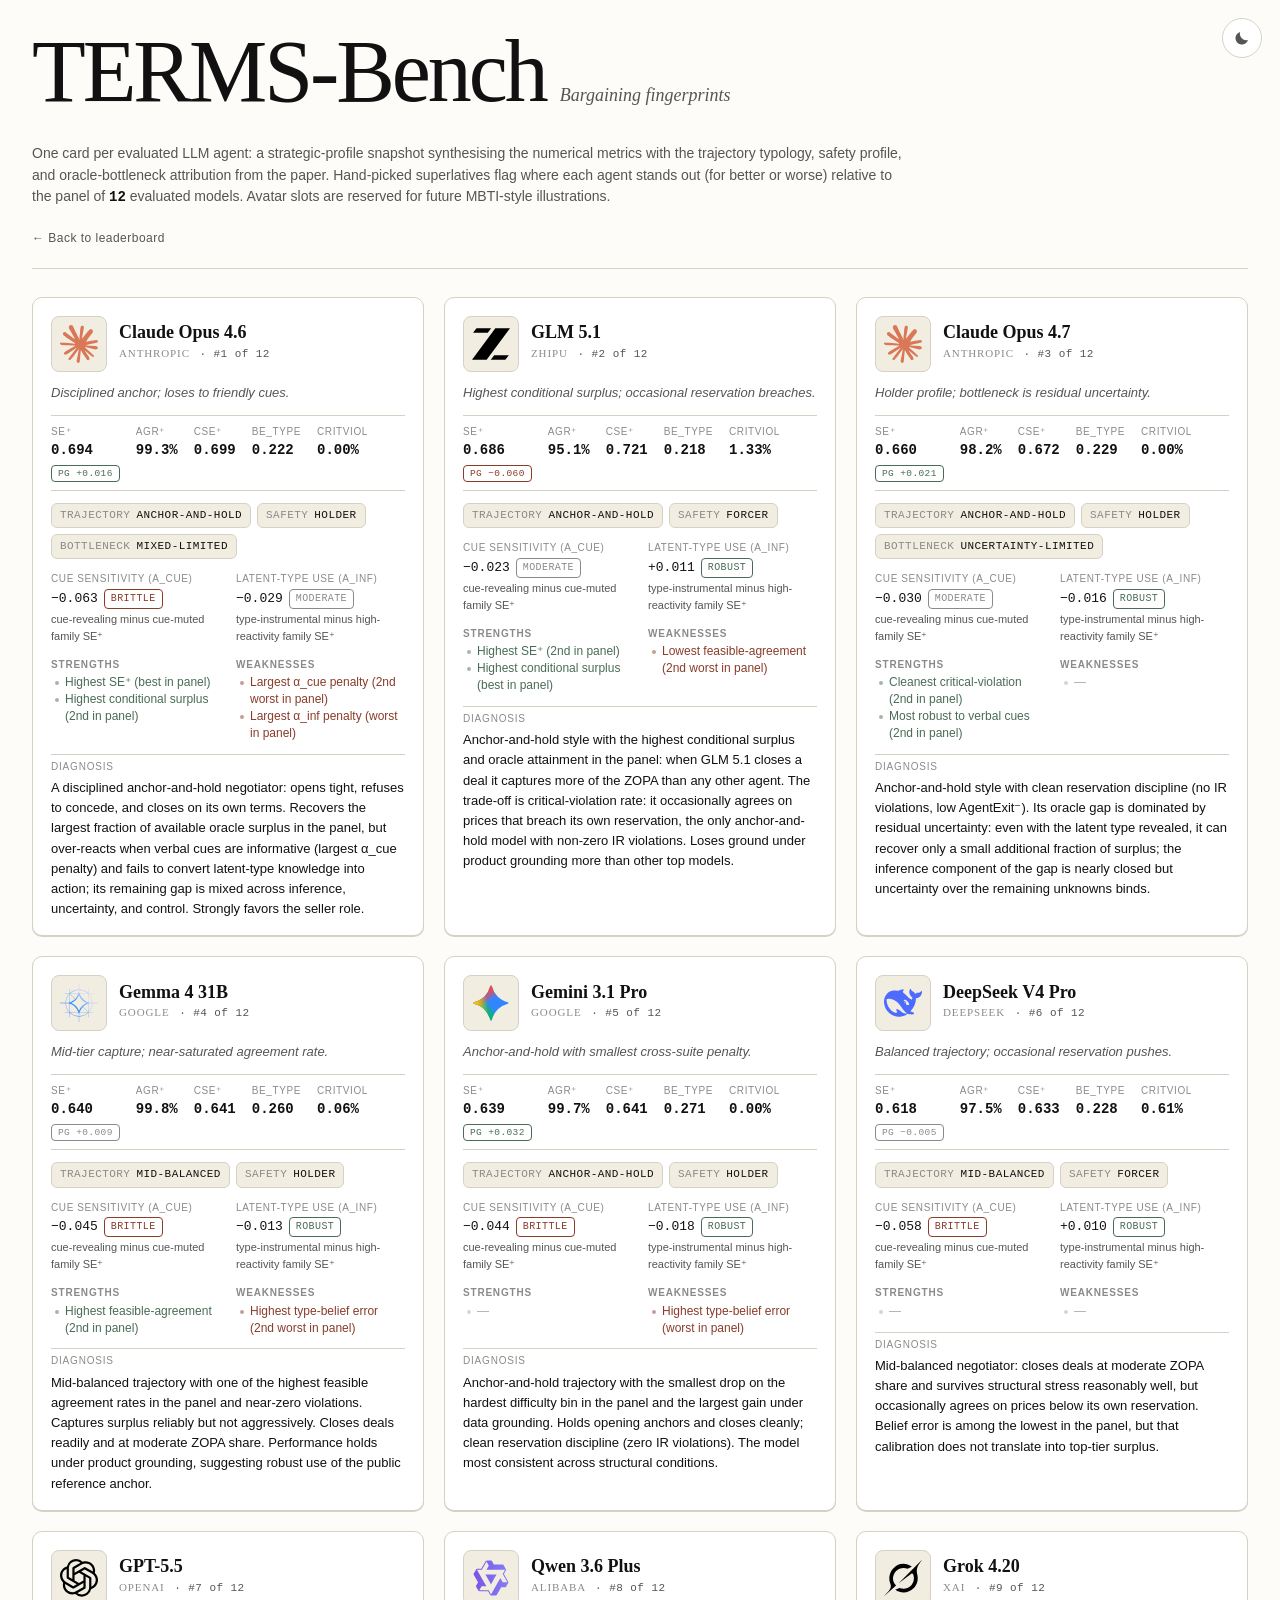
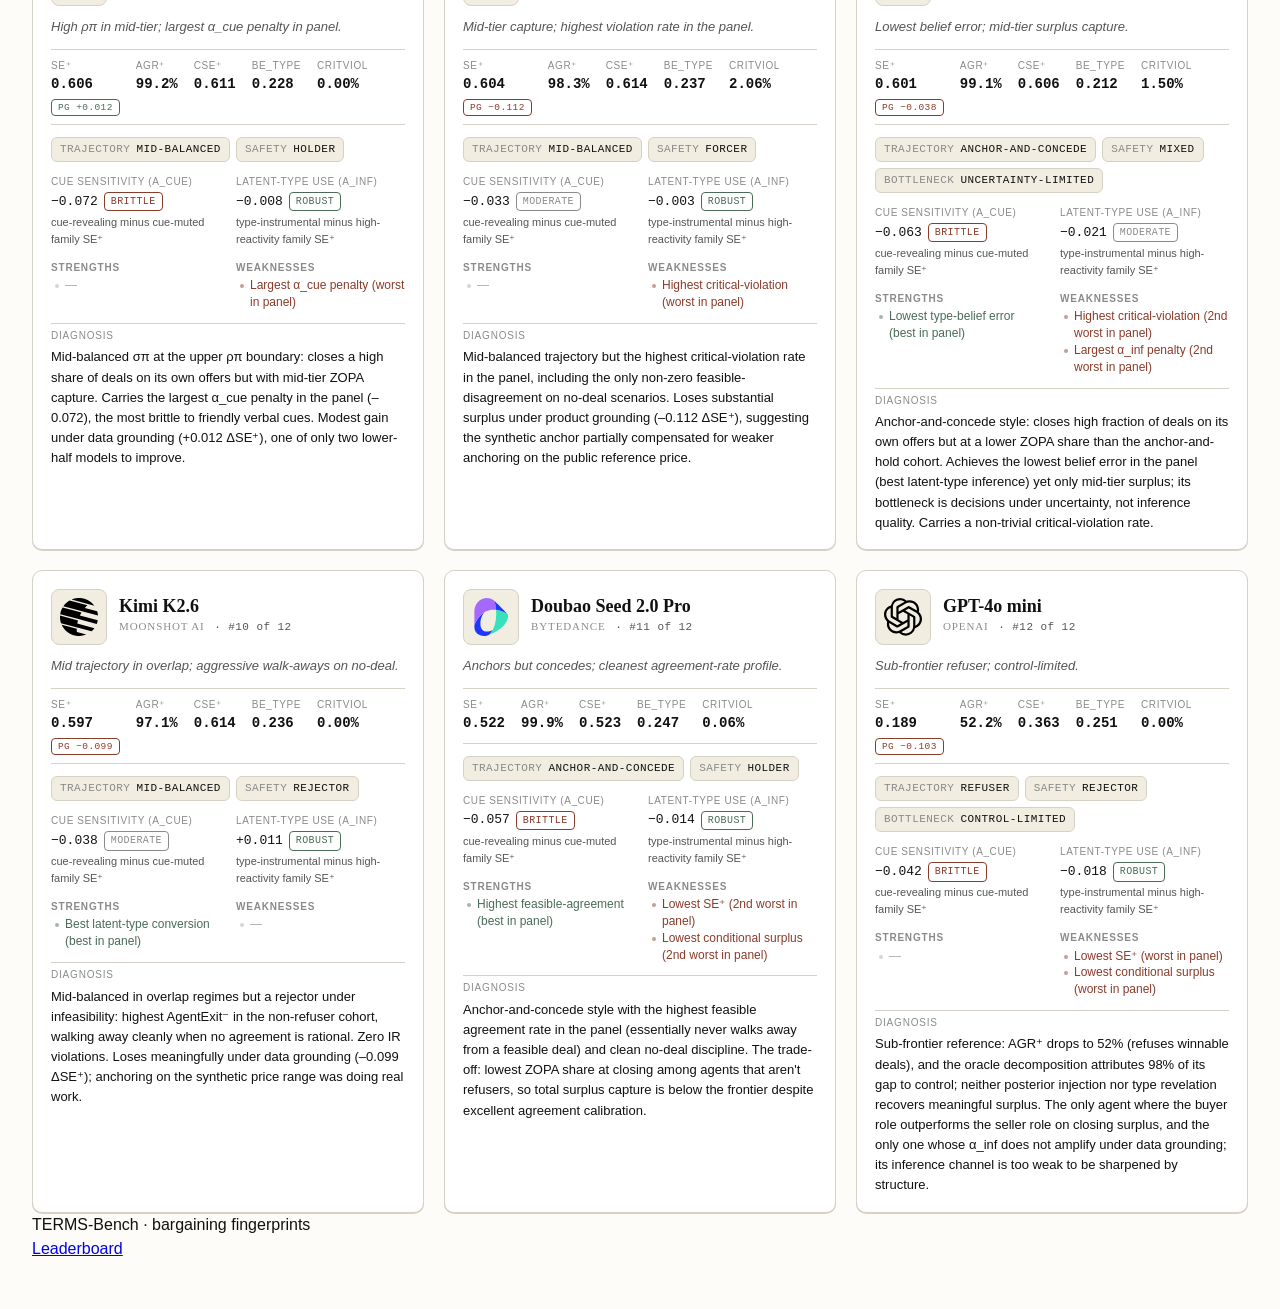
==== fingerprints.html @ 9ab4cb74 "Publish TERMS-Bench website" ====
<!DOCTYPE html>
<html lang="en">
<head>
  <meta charset="UTF-8" />
  <meta name="viewport" content="width=device-width, initial-scale=1.0" />
  <title>TERMS-Bench: Bargaining fingerprints</title>
  <script>
    // Resolve the theme before first paint so we never flash the wrong palette.
    (function () {
      try {
        var saved = localStorage.getItem('terms-theme');
        var theme = saved || (
          window.matchMedia &&
          window.matchMedia('(prefers-color-scheme: dark)').matches
            ? 'dark' : 'light'
        );
        document.documentElement.setAttribute('data-theme', theme);
      } catch (_) {
        document.documentElement.setAttribute('data-theme', 'light');
      }
    })();
  </script>
  <link rel="stylesheet" href="style.css" />
</head>
<body>
  <button class="theme-toggle" id="theme-toggle" type="button"
          aria-label="Toggle color theme" title="Toggle light / dark">
    <svg class="theme-icon theme-sun" viewBox="0 0 24 24" aria-hidden="true">
      <circle cx="12" cy="12" r="4" fill="currentColor"></circle>
      <g stroke="currentColor" stroke-width="1.6" stroke-linecap="round" fill="none">
        <line x1="12" y1="2.5" x2="12" y2="5"></line>
        <line x1="12" y1="19" x2="12" y2="21.5"></line>
        <line x1="2.5" y1="12" x2="5" y2="12"></line>
        <line x1="19" y1="12" x2="21.5" y2="12"></line>
        <line x1="4.8" y1="4.8" x2="6.6" y2="6.6"></line>
        <line x1="17.4" y1="17.4" x2="19.2" y2="19.2"></line>
        <line x1="4.8" y1="19.2" x2="6.6" y2="17.4"></line>
        <line x1="17.4" y1="6.6" x2="19.2" y2="4.8"></line>
      </g>
    </svg>
    <svg class="theme-icon theme-moon" viewBox="0 0 24 24" aria-hidden="true">
      <path d="M20 14.5A8.5 8.5 0 0 1 9.5 4 8.5 8.5 0 1 0 20 14.5z"
            fill="currentColor"></path>
    </svg>
  </button>

  <main class="page page-fingerprints">

    <header class="masthead masthead-fingerprints">
      <div class="masthead-row">
        <h1 class="wordmark"><a class="wordmark-link" href="index.html">TERMS-Bench</a></h1>
        <p class="page-eyebrow">Bargaining fingerprints</p>
      </div>
      <p class="page-lede">
        One card per evaluated LLM agent: a strategic-profile snapshot
        synthesising the numerical metrics with the trajectory typology,
        safety profile, and oracle-bottleneck attribution from the paper.
        Hand-picked superlatives flag where each agent stands out
        (for better or worse) relative to the panel of
        <span id="fp-agent-count" class="fp-meta-strong">—</span> evaluated
        models. Avatar slots are reserved for future MBTI-style
        illustrations.
      </p>
      <nav class="fp-back-nav" aria-label="Back to leaderboard">
        <a href="index.html" class="fp-back-link">← Back to leaderboard</a>
      </nav>
    </header>

    <section class="diagnoses-section diagnoses-page-section" id="diagnoses-section">
      <div class="diagnoses-grid diagnoses-grid-wide" id="diagnoses-grid"></div>
    </section>

    <footer class="page-footer">
      <div class="page-footer-meta">
        <span>TERMS-Bench · bargaining fingerprints</span>
      </div>
      <nav class="footer-links">
        <a href="index.html">Leaderboard</a>
      </nav>
    </footer>
  </main>

  <script src="data.js?v=20260512-glm-grok-frontier"></script>
  <script src="diagnoses.js?v=20260512-fingerprints"></script>
  <script src="pg_overlay.js?v=20260512-pg-overlay"></script>
  <script src="fingerprints.js?v=20260512-pg-delta"></script>
</body>
</html>
---- style.css ----
/* ============================================================
   TERMS-Bench leaderboard — editorial, two-column-optional layout.
   Theme is controlled by a `data-theme` attribute on <html>,
   set by an inline pre-paint script from localStorage or the OS
   preference, and flipped by the sun/moon toggle in the corner.
   ============================================================ */

:root {
  --bg: #fdfcf8;
  --bg-elev: #ffffff;
  --fg: #111111;
  --fg-muted: #555555;
  --fg-faint: #8a8a8a;
  --rule: #d5d1c4;
  --rule-strong: #1f1d18;
  --pill-bg: transparent;
  --pill-bg-active: #111111;
  --pill-fg-active: #fdfcf8;
  --bar: #111111;
  --bar-track: #e6e2d6;
  --accent: #4a6c57;         /* deep sage for higher-is-better highlights */
  --warn: #8a3c2a;           /* rust for worse-is-worse highlights */
  --code-bg: #f1ede0;
  --chart-grid: #d5d1c4;
  --chart-axis: #333330;
  --chart-label: #55544d;
  /* Series palette — muted, editorial. Up to 10 series. */
  --s1: #1f5f4a;
  --s2: #c4793d;
  --s3: #7c6fae;
  --s4: #a84458;
  --s5: #3d7cad;
  --s6: #8a6a3d;
  --s7: #4e7d5e;
  --s8: #8e4a7f;
  --s9: #2b5c7e;
  --s10: #9a6a50;

  --font-display: 'Georgia', 'Times New Roman', serif;
  --font-body: -apple-system, BlinkMacSystemFont, 'Segoe UI', Roboto, 'Helvetica Neue', Arial, sans-serif;
  --font-mono: ui-monospace, SFMono-Regular, Menlo, 'Roboto Mono', monospace;
}

:root[data-theme="dark"] {
  --bg: #111110;
  --bg-elev: #181816;
  --fg: #f2f0e8;
  --fg-muted: #b3b0a2;
  --fg-faint: #7c7a6d;
  --rule: #2e2c26;
  --rule-strong: #d7d4c6;
  --pill-bg: transparent;
  --pill-bg-active: #f2f0e8;
  --pill-fg-active: #111110;
  --bar: #f2f0e8;
  --bar-track: #2b2923;
  --accent: #9cc4a4;
  --warn: #d99775;
  --code-bg: #24221c;
  --chart-grid: #2e2c26;
  --chart-axis: #c7c4b4;
  --chart-label: #9d9a8b;
  --s1: #79c2a9;
  --s2: #e4a677;
  --s3: #b5acd7;
  --s4: #da8597;
  --s5: #89b5d8;
  --s6: #c7a87e;
  --s7: #9fc5ab;
  --s8: #c7a0bc;
  --s9: #80a4c4;
  --s10: #c8a092;
}

/* Fallback for the rare case where JS failed to run: follow the OS. */
@media (prefers-color-scheme: dark) {
  :root:not([data-theme]) {
    --bg: #111110;
    --bg-elev: #181816;
    --fg: #f2f0e8;
    --fg-muted: #b3b0a2;
    --fg-faint: #7c7a6d;
    --rule: #2e2c26;
    --rule-strong: #d7d4c6;
    --pill-bg: transparent;
    --pill-bg-active: #f2f0e8;
    --pill-fg-active: #111110;
    --bar: #f2f0e8;
    --bar-track: #2b2923;
    --accent: #9cc4a4;
    --warn: #d99775;
    --code-bg: #24221c;
    --chart-grid: #2e2c26;
    --chart-axis: #c7c4b4;
    --chart-label: #9d9a8b;
    --s1: #79c2a9;
    --s2: #e4a677;
    --s3: #b5acd7;
    --s4: #da8597;
    --s5: #89b5d8;
    --s6: #c7a87e;
    --s7: #9fc5ab;
    --s8: #c7a0bc;
    --s9: #80a4c4;
    --s10: #c8a092;
  }
}

/* ---------------- Theme toggle ---------------- */
.theme-toggle {
  position: fixed;
  top: 18px;
  right: 18px;
  z-index: 60;
  width: 40px;
  height: 40px;
  display: inline-flex;
  align-items: center;
  justify-content: center;
  padding: 0;
  border: 1px solid var(--rule);
  border-radius: 999px;
  background: var(--bg-elev);
  color: var(--fg);
  cursor: pointer;
  transition: border-color 160ms ease, color 160ms ease,
              background 160ms ease, transform 160ms ease;
}
.theme-toggle:hover {
  border-color: var(--rule-strong);
  transform: translateY(-1px);
}
.theme-toggle:focus-visible {
  outline: 2px solid var(--fg);
  outline-offset: 2px;
}
.theme-icon {
  width: 18px;
  height: 18px;
  display: block;
  color: var(--fg-muted);
  transition: color 160ms ease;
}
.theme-toggle:hover .theme-icon { color: var(--fg); }

/* Show the icon of the mode the user will switch TO. */
:root[data-theme="light"] .theme-sun { display: none; }
:root[data-theme="light"] .theme-moon { display: block; }
:root[data-theme="dark"]  .theme-sun { display: block; }
:root[data-theme="dark"]  .theme-moon { display: none; }
@media (max-width: 640px) {
  .theme-toggle { top: 12px; right: 12px; width: 36px; height: 36px; }
  .theme-icon { width: 16px; height: 16px; }
}

* { box-sizing: border-box; }
html, body { margin: 0; padding: 0; }

body {
  background: var(--bg);
  color: var(--fg);
  font-family: var(--font-body);
  line-height: 1.55;
  font-size: 16px;
  -webkit-font-smoothing: antialiased;
  -moz-osx-font-smoothing: grayscale;
}

.container {
  max-width: 1040px;
  margin: 0 auto;
  padding: 48px 32px 64px;
}

/* In-page anchors: clear the fixed theme control */
section[id] {
  scroll-margin-top: 4rem;
}

/* ---------------- On-this-page navigation (quiet inline) ---------------- */
.page-toc {
  margin: 16px 0 56px;
  padding: 0;
  border: none;
  background: none;
  text-align: center;
}
.page-toc-list {
  list-style: none;
  margin: 0;
  padding: 0;
  display: inline-flex;
  flex-wrap: wrap;
  justify-content: center;
  align-items: center;
  gap: 0;
  font-size: 13px;
  line-height: 1.6;
  color: var(--fg-muted);
}
.page-toc-list li {
  margin: 0;
  display: inline-flex;
  align-items: center;
}
.page-toc-list li:not(:last-child)::after {
  content: "·";
  margin: 0 12px;
  color: var(--fg-faint);
}
.page-toc-list a {
  color: var(--fg-muted);
  text-decoration: none;
  transition: color 120ms ease;
}
.page-toc-list a:hover {
  color: var(--fg);
  text-decoration: underline;
  text-underline-offset: 4px;
  text-decoration-thickness: 1px;
}
.page-toc-list a:focus-visible {
  outline: 2px solid var(--accent);
  outline-offset: 3px;
  border-radius: 2px;
}
@media (max-width: 560px) {
  .page-toc { margin: 8px 0 36px; }
  .page-toc-list { font-size: 12px; }
  .page-toc-list li:not(:last-child)::after { margin: 0 8px; }
}

/* ---------------- Hero ---------------- */
.hero {
  min-height: min(680px, 72vh);
  display: flex;
  flex-direction: column;
  justify-content: space-between;
  padding-top: 24px;
  margin-bottom: 96px;
}

.hero-top {
  display: flex;
  flex-direction: column;
  gap: 0;
  max-width: 62ch;
}

.hero-eyebrow {
  font-family: var(--font-mono);
  font-size: 11.5px;
  font-weight: 500;
  text-transform: uppercase;
  letter-spacing: 0.16em;
  color: var(--fg-faint);
  margin-bottom: 32px;
}

.wordmark {
  font-family: var(--font-display);
  font-weight: 400;
  font-size: 88px;
  letter-spacing: -0.035em;
  line-height: 0.92;
  margin: 0 0 18px;
  color: var(--fg);
}

.tagline {
  font-family: var(--font-display);
  font-style: italic;
  font-size: 22px;
  line-height: 1.35;
  color: var(--fg-muted);
  margin: 0 0 32px;
  max-width: 40ch;
}

.hero-pitch {
  margin: 0;
  font-size: 17px;
  line-height: 1.62;
  color: var(--fg);
  max-width: 54ch;
}
.hero-pitch em { font-style: italic; color: var(--fg); }

.hero-meta {
  display: flex;
  flex-wrap: wrap;
  gap: 24px 48px;
  padding-top: 20px;
  border-top: 1px solid var(--rule);
  font-family: var(--font-mono);
  font-size: 12px;
  text-transform: uppercase;
  letter-spacing: 0.08em;
  color: var(--fg-muted);
}

.meta-item { display: flex; flex-direction: column; gap: 3px; }
.meta-label { color: var(--fg-faint); font-size: 11px; }
.meta-value { color: var(--fg); font-size: 13px; font-variant-numeric: tabular-nums; }

/* ---------------- Section headers ---------------- */
.section-head {
  margin: 0 0 20px;
  padding-bottom: 12px;
  border-bottom: 1px solid var(--rule);
}
.section-head h2 {
  font-family: var(--font-display);
  font-weight: 400;
  font-size: 28px;
  letter-spacing: -0.01em;
  margin: 0 0 8px;
}
.section-caption {
  margin: 0;
  max-width: 70ch;
  color: var(--fg-muted);
  font-size: 15px;
  line-height: 1.6;
}
.section-footnote {
  margin: 12px 0 0;
  font-size: 13px;
  color: var(--fg-faint);
  line-height: 1.5;
}
.section-footnote code,
.section-caption code,
.hero-pitch code,
.howto-steps code,
.section-caption code {
  font-family: var(--font-mono);
  font-size: 90%;
  padding: 1px 5px;
  background: var(--code-bg);
  border-radius: 3px;
}

/* ---------------- Chart sections ---------------- */
.chart-section, .board-section { margin-bottom: 56px; }

.chart-controls, .controls {
  display: flex;
  flex-wrap: wrap;
  gap: 20px;
  align-items: center;
  margin-bottom: 20px;
}
.control-group {
  display: flex;
  align-items: center;
  gap: 12px;
}
.control-label {
  font-family: var(--font-mono);
  font-size: 11px;
  text-transform: uppercase;
  letter-spacing: 0.1em;
  color: var(--fg-muted);
}
.pill-group { display: flex; flex-wrap: wrap; gap: 6px; }
.pill {
  font-family: var(--font-body);
  font-size: 13px;
  padding: 5px 14px;
  border: 1px solid var(--rule-strong);
  border-radius: 999px;
  background: var(--pill-bg);
  color: var(--fg);
  cursor: pointer;
  transition: background 0.1s, color 0.1s;
  white-space: nowrap;
}
.pill:hover { background: var(--code-bg); }
.pill.active {
  background: var(--pill-bg-active);
  color: var(--pill-fg-active);
  border-color: var(--pill-bg-active);
}
.pill:focus-visible {
  outline: 2px solid var(--accent);
  outline-offset: 2px;
}

/* ---------------- Chart ---------------- */
.chart-wrap {
  width: 100%;
  margin-top: 4px;
}
.chart-wrap svg { display: block; width: 100%; height: auto; }
.chart-axis-label {
  font-family: var(--font-mono);
  font-size: 10.5px;
  letter-spacing: 0.06em;
  fill: var(--chart-label);
  text-transform: uppercase;
}
.chart-tick-label {
  font-family: var(--font-body);
  font-size: 11.5px;
  fill: var(--chart-label);
}
.chart-grid-line { stroke: var(--chart-grid); stroke-width: 1; }
.chart-axis-line { stroke: var(--chart-axis); stroke-width: 1; }
.chart-series-line { fill: none; stroke-width: 1.75; stroke-linejoin: round; stroke-linecap: round; }
.chart-series-dot { stroke-width: 1.25; }
.chart-series-line.dim, .chart-series-dot.dim { opacity: 0.18; }
.chart-legend {
  display: flex;
  flex-wrap: wrap;
  gap: 12px 18px;
  margin-top: 12px;
  font-size: 12.5px;
  color: var(--fg-muted);
}
.chart-legend-item {
  display: inline-flex;
  align-items: center;
  gap: 6px;
  cursor: pointer;
  user-select: none;
}
.chart-legend-item.dim { opacity: 0.35; }
.chart-legend-swatch {
  display: inline-block;
  width: 12px;
  height: 12px;
  border-radius: 2px;
}
/* Provider logo inside a legend entry: sized to read alongside the
   12px color swatch without crowding the model name.  Slightly
   smaller inner SVG so the OpenAI / Anthropic monochrome marks have
   a touch more breathing room inside the circular chip. */
.chart-legend-item .agent-logo {
  width: 16px;
  height: 16px;
}
.chart-legend-item .agent-logo svg,
.chart-legend-item .agent-logo img {
  width: 10px;
  height: 10px;
}
.chart-legend-item .agent-logo.is-glyph {
  font-size: 9px;
}
.chart-empty {
  padding: 40px 12px;
  text-align: center;
  color: var(--fg-faint);
  border: 1px dashed var(--rule);
  border-radius: 4px;
  font-size: 14px;
}

/* ---------------- Difficulty heatmap ----------------
   Rows = agents, columns = difficulty bins, cell brightness = SE⁺.
   Each row is its own grid using the same column template, so columns
   line up across rows without needing CSS subgrid. */
.chart-heatmap {
  display: flex;
  flex-direction: column;
  gap: 4px;
  width: 100%;
  margin-top: 6px;
  font-family: var(--font-body);
}
.hm-row {
  display: grid;
  grid-template-columns:
    minmax(180px, 1.4fr)
    repeat(var(--hm-bins, 5), minmax(56px, 1fr))
    minmax(86px, 110px);
  gap: 4px;
  align-items: stretch;
}
.hm-row.dim .hm-y-label,
.hm-row.dim .hm-cell,
.hm-row.dim .hm-delta { opacity: 0.32; }

.hm-y-label {
  display: flex;
  align-items: center;
  gap: 8px;
  padding: 4px 8px;
  font-size: 13px;
  color: var(--fg);
  border: 1px solid transparent;
  border-radius: 4px;
  user-select: none;
  min-width: 0;
}
.hm-y-label .hm-y-name {
  font-weight: 500;
  white-space: nowrap;
  overflow: hidden;
  text-overflow: ellipsis;
}
.hm-y-label.hm-y-header,
.hm-x-label,
.hm-delta-header {
  font-family: var(--font-mono);
  font-size: 10.5px;
  letter-spacing: 0.06em;
  text-transform: uppercase;
  color: var(--chart-label);
  font-weight: 500;
}
.hm-x-label,
.hm-delta-header {
  display: flex;
  align-items: center;
  justify-content: center;
  padding: 6px 0 4px;
}
.hm-row:not(.hm-header):hover .hm-y-label {
  border-color: var(--rule);
  background: var(--bg-elev);
}

.hm-cell {
  --v: 0;
  --cell-color: var(--s1);
  display: flex;
  align-items: center;
  justify-content: center;
  min-height: 38px;
  border-radius: 4px;
  font-variant-numeric: tabular-nums;
  font-size: 13px;
  color: var(--fg);
  background: color-mix(in srgb, var(--cell-color) calc(var(--v) * 100%), var(--bg-elev));
  border: 1px solid var(--rule);
  transition: transform 120ms ease, box-shadow 120ms ease;
}
.hm-cell.text-on-color { color: var(--bg); }
.hm-cell.hm-cell-empty {
  color: var(--fg-faint);
  background: var(--bg-elev);
  font-family: var(--font-mono);
  font-size: 12px;
}
.hm-row:not(.hm-header):hover .hm-cell {
  transform: translateY(-1px);
  box-shadow: 0 1px 0 var(--rule);
}

.hm-delta {
  display: flex;
  align-items: center;
  justify-content: center;
  min-height: 38px;
  font-family: var(--font-mono);
  font-size: 12.5px;
  font-weight: 600;
  font-variant-numeric: tabular-nums;
  color: var(--fg-muted);
}
.hm-delta.loss { color: var(--warn); }
.hm-delta.gain { color: var(--accent); }

.hm-axis-title {
  display: grid;
  grid-template-columns:
    minmax(180px, 1.4fr)
    repeat(var(--hm-bins, 5), minmax(56px, 1fr))
    minmax(86px, 110px);
  gap: 4px;
  margin-top: 6px;
  font-family: var(--font-mono);
  font-size: 10.5px;
  letter-spacing: 0.06em;
  text-transform: uppercase;
  color: var(--chart-label);
}
.hm-axis-title .hm-axis-name {
  grid-column: 2 / span var(--hm-bins, 5);
  text-align: left;
}
.hm-axis-title .hm-axis-arrow {
  grid-column: 2 / span var(--hm-bins, 5);
  text-align: right;
  margin-top: -14px; /* tuck the "easy → hard" tag onto the same baseline */
}

/* Tighten the agent column at moderate widths so the logo + short
   model name (e.g. "GPT-4o mini", "Gemini 3 Pro") still fit beside
   the bin cells.  Multiple models from the same provider would render
   identical glyphs without the model name, so we keep the name
   visible at every breakpoint and let `text-overflow: ellipsis` (set
   on .hm-y-name above) clip gracefully if the column is narrower
   than the full string. */
@media (max-width: 720px) {
  .hm-row,
  .hm-axis-title {
    grid-template-columns:
      minmax(140px, 1.2fr)
      repeat(var(--hm-bins, 5), minmax(44px, 1fr))
      minmax(64px, 88px);
    font-size: 12px;
  }
  .hm-cell { min-height: 34px; font-size: 12px; }
  .hm-delta { min-height: 34px; font-size: 11.5px; }
}
@media (max-width: 560px) {
  .hm-row,
  .hm-axis-title {
    grid-template-columns:
      minmax(110px, 1.1fr)
      repeat(var(--hm-bins, 5), minmax(40px, 1fr))
      minmax(56px, 76px);
  }
  .hm-cell { min-height: 32px; }
  .hm-delta { min-height: 32px; }
  .hm-y-label .hm-y-name { font-size: 11.5px; }
  .hm-y-label { gap: 6px; padding: 4px 6px; }
}

/* ---------------- Family panel: profile-overview radar ----------------
   One filled-and-stroked polygon per agent across the six counterpart-family
   axes. The shape of the polygon *is* the agent's profile: broadly inflated
   = robust generalist, sharply asymmetric = leans on specific families.

   Interactivity is handled by JS via class toggles:
     - .family-radar.has-focus           — some focus is active
     - .family-radar.agent-focus         — a polygon is focused (hover or pin)
     - .family-radar.axis-focus          — an axis spoke/wedge is focused
     - .family-radar-agent.focused       — this is the focused agent group
     - .family-radar-agent.dimmed        — this agent is being suppressed
     - .family-radar-agent.dim           — legend-toggled hide (separate state)
     - .family-radar-spoke.active        — spoke for the focused axis
     - .family-radar-axis-label.active   — label for the focused axis
   The SVG also carries data-active-axis="<id>" so per-axis dots can be
   visually emphasized via attribute selectors (see family-radar-dot rule). */
.family-radar-block {
  display: flex;
  flex-direction: column;
  align-items: center;
  gap: 4px;
  margin-top: 6px;
  width: 100%;
}
.family-radar-figure {
  position: relative;
  width: 100%;
  max-width: 560px;
}
.family-radar {
  width: 100%;
  height: auto;
  display: block;
  user-select: none;
}
.family-radar-grid {
  fill: none;
  stroke: var(--chart-grid);
  stroke-width: 1;
}
.family-radar-grid-label {
  font-family: var(--font-mono);
  font-size: 9px;
  fill: var(--fg-faint);
  pointer-events: none;
  letter-spacing: 0.02em;
}
.family-radar-spoke {
  stroke: var(--chart-grid);
  stroke-width: 1;
  transition: stroke 140ms ease, stroke-width 140ms ease;
}
.family-radar-spoke.active {
  stroke: var(--accent);
  stroke-width: 1.75;
}
.family-radar-axis-label {
  font-family: var(--font-mono);
  font-size: 11.5px;
  fill: var(--chart-label);
  text-transform: uppercase;
  letter-spacing: 0.04em;
  cursor: pointer;
  transition: fill 140ms ease, font-weight 140ms ease;
}
.family-radar-axis-label.active {
  fill: var(--accent);
  font-weight: 600;
}
.family-radar-wedge {
  fill: transparent;
  cursor: pointer;
}
.family-radar-poly {
  fill-opacity: 0.10;
  stroke-width: 1.75;
  stroke-opacity: 0.9;
  stroke-linejoin: round;
  transition:
    fill-opacity 140ms ease,
    stroke-opacity 140ms ease,
    stroke-width 140ms ease;
}
.family-radar-dot {
  transition: r 140ms ease, stroke-width 140ms ease;
}
.family-radar-agent {
  cursor: pointer;
  /* Default: settled state. Entry animation flips this from scale(0)→scale(1). */
  transform: scale(1);
  opacity: 1;
  transition:
    transform 620ms cubic-bezier(.2,.7,.3,1),
    opacity 380ms ease;
}
.family-radar-agent.entry-init {
  transform: scale(0);
  opacity: 0;
}
@media (prefers-reduced-motion: reduce) {
  .family-radar-agent,
  .family-radar-poly,
  .family-radar-dot,
  .family-radar-axis-label {
    transition: none;
  }
  .family-radar-agent.entry-init {
    transform: none;
    opacity: 1;
  }
  .theme-toggle {
    transition: none;
  }
  .theme-toggle:hover {
    transform: none;
  }
  .chart-play-btn {
    transition: none;
  }
  .chart-play-btn:active {
    transform: none;
  }
}
.family-radar-agent.dim {
  opacity: 0.18;
}

/* Focus visuals: explicit class-driven rather than :hover-driven so pinning
   survives mouseleave. */
.family-radar.has-focus .family-radar-agent.dimmed {
  opacity: 0.14;
}
.family-radar.has-focus .family-radar-agent.focused .family-radar-poly {
  fill-opacity: 0.32;
  stroke-opacity: 1;
  stroke-width: 2.5;
}
.family-radar.has-focus .family-radar-agent.focused .family-radar-dot {
  stroke: var(--bg);
  stroke-width: 1.5;
  r: 5;
}

/* In axis-focus mode, soft-dim polygons so the active spoke + tooltip
   ranking are the focal point, but keep the polygon shapes readable as a
   ghost-context behind the ranking. */
.family-radar.axis-focus .family-radar-poly {
  fill-opacity: 0.12;
  stroke-opacity: 0.5;
}
.family-radar.axis-focus .family-radar-dot {
  opacity: 0.55;
}

/* JS sets .family-radar.axis-focus + svg.dataset.activeAxis = "<id>" so we
   can target dots on the active axis with an attribute selector built at
   runtime. We approximate via a CSS rule keyed off the data attribute by
   crafting one rule per known axis at render time -- but to keep CSS simple
   we just emphasize the active spoke and leave dots untouched. The active
   spoke + accent label give enough orientation without per-axis dot CSS. */

/* Floating tooltip (HTML, anchored to the radar figure) */
.family-radar-tooltip {
  position: absolute;
  pointer-events: none;
  background: var(--bg-elev);
  border: 1px solid var(--rule);
  border-radius: 8px;
  padding: 8px 10px;
  font-family: var(--font-body);
  font-size: 12px;
  color: var(--fg);
  box-shadow: 0 6px 18px rgba(0, 0, 0, 0.22);
  z-index: 10;
  min-width: 220px;
  max-width: 300px;
}
.family-radar-tooltip-head {
  display: flex;
  align-items: center;
  gap: 6px;
  border-bottom: 1px solid var(--rule);
  padding-bottom: 6px;
  margin-bottom: 7px;
  font-family: var(--font-mono);
  font-size: 10.5px;
  letter-spacing: 0.04em;
  text-transform: uppercase;
  color: var(--fg-muted);
}
.family-radar-tooltip-swatch {
  display: inline-block;
  width: 10px;
  height: 10px;
  border-radius: 50%;
  flex: 0 0 auto;
}
.family-radar-tooltip-title {
  font-weight: 600;
  color: var(--fg);
  letter-spacing: 0.02em;
  font-size: 11.5px;
}
.family-radar-tooltip-sub {
  margin-left: auto;
  color: var(--fg-faint);
  font-weight: 400;
  font-size: 10px;
}
.family-radar-tooltip-grid {
  display: grid;
  grid-template-columns: minmax(70px, auto) 70px 38px;
  gap: 4px 10px;
  align-items: center;
}
.family-radar-tooltip-axis {
  font-family: var(--font-mono);
  font-size: 10px;
  color: var(--fg-muted);
  text-transform: uppercase;
  letter-spacing: 0.04em;
  white-space: nowrap;
}
.family-radar-tooltip-axis.active {
  color: var(--accent);
  font-weight: 600;
}
.family-radar-tooltip-bar {
  display: block;
  height: 5px;
  background: var(--bar-track);
  border-radius: 3px;
  overflow: hidden;
}
.family-radar-tooltip-bar-fill {
  display: block;
  height: 100%;
  border-radius: 3px;
  transition: width 220ms ease;
}
.family-radar-tooltip-val {
  font-family: var(--font-mono);
  font-size: 11.5px;
  color: var(--fg);
  text-align: right;
  font-variant-numeric: tabular-nums;
}
.family-radar-tooltip-list {
  list-style: none;
  padding: 0;
  margin: 0;
  display: flex;
  flex-direction: column;
  gap: 4px;
}
.family-radar-tooltip-rank-row {
  display: grid;
  grid-template-columns: 18px 12px minmax(0, 1fr) auto;
  gap: 6px;
  align-items: center;
}
.family-radar-tooltip-rank {
  font-family: var(--font-mono);
  font-size: 10.5px;
  color: var(--fg-faint);
  text-align: right;
}
.family-radar-tooltip-name {
  font-size: 12px;
  color: var(--fg);
  white-space: nowrap;
  overflow: hidden;
  text-overflow: ellipsis;
}
.family-radar-tooltip-empty {
  font-size: 11px;
  color: var(--fg-faint);
  font-style: italic;
}

/* "Pinned · click to release" affordance — itself clickable so users have
   a clear, always-visible escape hatch from a pinned focus. */
.family-radar-pin-chip {
  position: absolute;
  top: 8px;
  right: 8px;
  font-family: var(--font-mono);
  font-size: 10px;
  letter-spacing: 0.04em;
  text-transform: uppercase;
  color: var(--accent);
  background: var(--bg-elev);
  border: 1px solid var(--accent);
  border-radius: 999px;
  padding: 3px 8px 3px 10px;
  cursor: pointer;
  z-index: 9;
  box-shadow: 0 2px 6px rgba(0, 0, 0, 0.14);
  user-select: none;
  transition: background 140ms ease, color 140ms ease;
}
.family-radar-pin-chip::after {
  content: "×";
  margin-left: 6px;
  font-size: 13px;
  line-height: 1;
  opacity: 0.7;
}
.family-radar-pin-chip:hover {
  background: var(--accent);
  color: var(--bg-elev);
}
.family-radar-pin-chip:hover::after {
  opacity: 1;
}
.family-radar-pin-chip:focus-visible {
  outline: 2px solid var(--accent);
  outline-offset: 2px;
}

.family-radar-hint {
  font-size: 12px;
  color: var(--fg-faint);
  text-align: center;
  margin: 4px 0 0;
  font-family: var(--font-body);
}

@media (max-width: 600px) {
  .family-radar-axis-label { font-size: 10px; }
  .family-radar-tooltip {
    min-width: 180px;
    max-width: 240px;
    font-size: 11.5px;
  }
  .family-radar-tooltip-grid {
    grid-template-columns: minmax(60px, auto) 50px 32px;
    gap: 3px 7px;
  }
}

/* ---------------- Leaderboard table ---------------- */
.table-wrap { overflow-x: auto; }
table.leaderboard {
  width: 100%;
  border-collapse: collapse;
  font-size: 14px;
}
.leaderboard thead th {
  text-align: left;
  font-family: var(--font-mono);
  font-size: 11px;
  font-weight: 500;
  text-transform: uppercase;
  letter-spacing: 0.08em;
  color: var(--fg-muted);
  padding: 10px 12px;
  border-bottom: 1px solid var(--rule-strong);
  white-space: nowrap;
  vertical-align: bottom;
}
.leaderboard thead th.num { text-align: right; }
.leaderboard thead th.sortable { cursor: pointer; user-select: none; }
.leaderboard thead th.sortable:hover { color: var(--fg); }
.leaderboard thead th .sort-indicator::after {
  content: "";
  display: inline-block;
  width: 0; height: 0;
  margin-left: 4px;
  border-left: 3px solid transparent;
  border-right: 3px solid transparent;
  opacity: 0.3;
  vertical-align: middle;
}
.leaderboard thead th.sort-desc .sort-indicator::after {
  border-top: 4px solid var(--fg); opacity: 1;
}
.leaderboard thead th.sort-asc .sort-indicator::after {
  border-bottom: 4px solid var(--fg); opacity: 1;
}

.leaderboard tbody td {
  padding: 12px;
  border-bottom: 1px solid var(--rule);
  vertical-align: middle;
}
.leaderboard tbody td.num { text-align: right; font-variant-numeric: tabular-nums; }
.leaderboard tbody tr:last-child td { border-bottom: none; }

.col-rank { width: 36px; color: var(--fg-faint); font-family: var(--font-mono); font-size: 12px; }
.col-agent { font-weight: 500; }
.col-provider { color: var(--fg-muted); font-size: 13px; }

.agent-cell {
  display: flex;
  flex-direction: row;
  align-items: center;
  gap: 10px;
  min-width: 0;
}
.agent-cell .agent-text {
  display: flex;
  flex-direction: column;
  gap: 2px;
  min-width: 0;
}
.agent-cell .agent-name {
  white-space: nowrap;
  overflow: hidden;
  text-overflow: ellipsis;
}
.agent-cell .agent-kind {
  font-family: var(--font-mono);
  font-size: 10.5px;
  text-transform: uppercase;
  letter-spacing: 0.08em;
  color: var(--fg-faint);
}
.kind-frontier { color: var(--accent); }
.kind-open { color: var(--s2); }
.kind-baseline { color: var(--fg-faint); }

/* Compact provider/model logo mark used in leaderboard rows.
   The 22px circular wrap holds either a 14px <svg> logo or a single
   uppercase letter glyph fallback.  The neutral background plays well
   against both light and dark themes — most provider marks ship with
   their own brand colors and inherit fill/stroke from the SVG itself,
   so we don't tint them here.  The is-glyph variant uses a muted chip
   for baselines and other non-LLM rows. */
.agent-logo {
  flex: 0 0 auto;
  width: 22px;
  height: 22px;
  display: inline-flex;
  align-items: center;
  justify-content: center;
  border-radius: 50%;
  background: var(--bg-elev);
  border: 1px solid var(--rule);
  overflow: hidden;
  box-sizing: border-box;
}
.agent-logo svg,
.agent-logo img {
  width: 14px;
  height: 14px;
  display: block;
  object-fit: contain;
}
.agent-logo.is-glyph {
  background: var(--bg-elev);
  color: var(--fg-muted);
  font-family: var(--font-mono);
  font-size: 11px;
  font-weight: 700;
  line-height: 1;
}
.agent-logo.is-glyph.is-baseline {
  color: var(--fg-faint);
}

.bar-cell {
  display: inline-flex;
  align-items: center;
  gap: 10px;
  min-width: 130px;
  justify-content: flex-end;
}
.bar-num { font-variant-numeric: tabular-nums; min-width: 44px; text-align: right; }
.bar-track {
  position: relative;
  flex: 1;
  max-width: 80px;
  height: 6px;
  background: var(--bar-track);
  border-radius: 2px;
  overflow: hidden;
}
.bar-fill {
  position: absolute;
  top: 0; left: 0; bottom: 0;
  background: var(--bar);
  border-radius: 2px;
}
.bar-fill.reverse { background: var(--warn); }
.na-cell { color: var(--fg-faint); font-style: italic; }

/* ---------------- Pagination ---------------- */
.pagination {
  display: flex;
  justify-content: flex-end;
  align-items: center;
  gap: 12px;
  margin-top: 16px;
  font-family: var(--font-mono);
  font-size: 12px;
  color: var(--fg-muted);
}
.pagination .count { color: var(--fg-faint); }
.pagination button {
  font: inherit;
  background: transparent;
  border: 1px solid var(--rule-strong);
  color: var(--fg);
  padding: 5px 12px;
  border-radius: 999px;
  cursor: pointer;
  text-transform: uppercase;
  letter-spacing: 0.08em;
}
.pagination button:hover { background: var(--code-bg); }
.pagination button:disabled {
  opacity: 0.35; cursor: default; background: transparent;
}

/* ---------------- Legend ---------------- */
.legend { margin-top: 28px; border-top: 1px solid var(--rule); padding-top: 28px; }
.legend h2 {
  font-family: var(--font-display);
  font-weight: 400;
  font-size: 22px;
  margin: 0 0 16px;
}
.legend dl { margin: 0; display: flex; flex-direction: column; gap: 14px; }
.legend-row { display: grid; grid-template-columns: minmax(220px, 1fr) 2fr; gap: 20px; }
.legend-row dt {
  font-family: var(--font-body);
  font-weight: 500;
  font-size: 14px;
  color: var(--fg);
}
.legend-row dt code {
  font-family: var(--font-mono);
  font-size: 90%;
  padding: 1px 4px;
  background: var(--code-bg);
  border-radius: 3px;
}
.legend-row dd {
  margin: 0;
  font-size: 14px;
  color: var(--fg-muted);
  line-height: 1.5;
}

@media (max-width: 640px) {
  .legend-row { grid-template-columns: 1fr; gap: 4px; }
  .hero { min-height: 0; margin-bottom: 56px; }
  .hero-eyebrow { margin-bottom: 20px; }
  .wordmark { font-size: 56px; margin-bottom: 12px; }
  .tagline { font-size: 18px; margin-bottom: 20px; }
  .hero-pitch { font-size: 15.5px; }
  .hero-meta { gap: 16px 28px; margin-top: 48px; }
  .container { padding: 32px 20px 48px; }
}

/* ---------------- How it works ---------------- */
.howto-section { margin-bottom: 56px; }
.howto-steps {
  list-style: none;
  padding: 0;
  margin: 0;
  display: grid;
  grid-template-columns: repeat(2, minmax(0, 1fr));
  gap: 24px 36px;
}
.howto-steps > li {
  border-left: 2px solid var(--rule);
  padding: 4px 0 4px 20px;
}
.howto-steps h3 {
  font-family: var(--font-display);
  font-weight: 400;
  font-size: 18px;
  margin: 0 0 6px;
  color: var(--fg);
}
.howto-steps p {
  margin: 0;
  font-size: 14px;
  color: var(--fg-muted);
  line-height: 1.55;
  max-width: 42ch;
}
.howto-steps p code { font-size: 12.5px; }

@media (max-width: 640px) {
  .howto-steps { grid-template-columns: 1fr; }
}

/* ---------------- Diagnostics grid ---------------- */
.diag-section { margin-bottom: 56px; }
.diag-grid {
  display: grid;
  grid-template-columns: repeat(2, minmax(0, 1fr));
  gap: 28px;
  margin-top: 4px;
}
.diag-cell {
  margin: 0;
  padding: 16px;
  border: 1px solid var(--rule);
  border-radius: 4px;
  background: var(--bg-elev);
}
.diag-title {
  font-family: var(--font-display);
  font-weight: 400;
  font-size: 17px;
  color: var(--fg);
  margin-bottom: 2px;
}
.diag-sub {
  font-family: var(--font-mono);
  font-size: 11px;
  letter-spacing: 0.04em;
  color: var(--fg-faint);
  margin-bottom: 10px;
}
.diag-cell .chart-wrap { margin-top: 4px; }
.diag-legend {
  display: flex;
  flex-wrap: wrap;
  gap: 10px 18px;
  margin-top: 18px;
  font-size: 12.5px;
  color: var(--fg-muted);
}
.diag-legend .chart-legend-item { cursor: default; }

@media (max-width: 760px) {
  .diag-grid { grid-template-columns: 1fr; }
}

/* Ghost-weight scatter points: muted by default, leader highlighted with a
   soft halo, hover-to-focus via sibling dimming.  Names are hidden until
   hover; tiny index badges stay visible so the legend below stays in sync
   even when dots overlap. */
.scatter-point {
  opacity: 0.7;
  transition: opacity 180ms ease;
  cursor: default;
}
.scatter-point.lead { opacity: 1; }

.diag-grid .chart-wrap:hover .scatter-point:not(:hover) { opacity: 0.18; }
.diag-grid .chart-wrap:hover .scatter-point:hover { opacity: 1; }

.scatter-dot { stroke: none; }
.scatter-halo {
  opacity: 0.14;
  pointer-events: none;
}

/* Always-visible index badge (matches the number in the legend). */
.scatter-index {
  font-family: var(--font-mono);
  font-size: 9.5px;
  font-weight: 500;
  fill: var(--fg-muted);
  pointer-events: none;
  letter-spacing: 0.02em;
  paint-order: stroke;
  stroke: var(--bg);
  stroke-width: 3;
  stroke-linejoin: round;
}
.scatter-point.lead .scatter-index { opacity: 0; }

/* Full-name label: hidden by default; revealed for the lead, and for any
   point being hovered inside the current panel. */
.scatter-label {
  font-family: var(--font-body);
  font-size: 10.5px;
  fill: var(--fg);
  pointer-events: none;
  opacity: 0;
  transition: opacity 160ms ease;
  paint-order: stroke;
  stroke: var(--bg);
  stroke-width: 3;
  stroke-linejoin: round;
}
.scatter-point.lead .scatter-label {
  opacity: 1;
  font-weight: 500;
}
.diag-grid .chart-wrap:hover .scatter-point:hover .scatter-label { opacity: 1; }
.diag-grid .chart-wrap:hover .scatter-point:hover .scatter-index { opacity: 0; }

.scatter-anno {
  font-family: var(--font-mono);
  font-size: 10px;
  fill: var(--fg-faint);
  text-transform: uppercase;
  letter-spacing: 0.06em;
}

/* Legend numbering prefix — tiny mono digit before the agent name so the
   scatter dots and the legend list share a single coordinate. */
.chart-legend-idx {
  font-family: var(--font-mono);
  font-size: 10.5px;
  color: var(--fg-faint);
  margin-right: 6px;
  min-width: 1.2ch;
  display: inline-block;
  text-align: right;
}

/* ---------------- System prompt ---------------- */
.prompt-section { margin-bottom: 56px; }
.prompt-block {
  border: 1px solid var(--rule);
  border-radius: 4px;
  background: var(--bg-elev);
}
.prompt-block > summary {
  cursor: pointer;
  padding: 12px 16px;
  font-family: var(--font-mono);
  font-size: 12px;
  text-transform: uppercase;
  letter-spacing: 0.08em;
  color: var(--fg-muted);
  user-select: none;
}
.prompt-block[open] > summary {
  border-bottom: 1px solid var(--rule);
  color: var(--fg);
}
.prompt-pre {
  margin: 0;
  padding: 18px 20px;
  font-family: var(--font-mono);
  font-size: 12.5px;
  line-height: 1.55;
  color: var(--fg);
  background: var(--code-bg);
  white-space: pre-wrap;
  word-break: break-word;
  max-height: 520px;
  overflow-y: auto;
}

/* ---------------- Traces ---------------- */
.traces-section { margin-bottom: 56px; }
.trace-list {
  display: grid;
  grid-template-columns: 1fr;
  gap: 24px;
  margin-top: 4px;
}
.trace-card {
  border: 1px solid var(--rule);
  border-radius: 4px;
  background: var(--bg-elev);
  padding: 0;
  overflow: hidden;
}
.trace-card > summary {
  list-style: none;
  cursor: pointer;
  padding: 18px 22px;
  display: grid;
  grid-template-columns: auto 1fr auto;
  gap: 16px;
  align-items: center;
}
.trace-card > summary::-webkit-details-marker { display: none; }
.trace-card[open] > summary { border-bottom: 1px solid var(--rule); }
.trace-label {
  font-family: var(--font-mono);
  font-size: 10.5px;
  text-transform: uppercase;
  letter-spacing: 0.08em;
  padding: 4px 10px;
  border: 1px solid var(--rule-strong);
  border-radius: 999px;
  color: var(--fg);
  white-space: nowrap;
}
.trace-label.success { background: var(--accent); color: var(--bg); border-color: var(--accent); }
.trace-label.discipline { background: var(--s5); color: var(--bg); border-color: var(--s5); }
.trace-label.failure { background: var(--warn); color: var(--bg); border-color: var(--warn); }
.trace-title {
  display: flex;
  flex-direction: column;
  gap: 3px;
}
.trace-title h3 {
  font-family: var(--font-display);
  font-weight: 400;
  font-size: 17px;
  margin: 0;
  color: var(--fg);
}
.trace-title .trace-sub {
  font-family: var(--font-mono);
  font-size: 11px;
  letter-spacing: 0.04em;
  color: var(--fg-faint);
  text-transform: uppercase;
}
.trace-outcome {
  font-family: var(--font-mono);
  font-size: 12px;
  text-align: right;
  color: var(--fg-muted);
  line-height: 1.45;
}
.trace-outcome .outcome-price { display: block; font-size: 16px; color: var(--fg); font-family: var(--font-display); }
.trace-body {
  padding: 20px 22px 24px;
  display: grid;
  grid-template-columns: minmax(220px, 280px) 1fr;
  gap: 28px;
}
@media (max-width: 760px) {
  .trace-body { grid-template-columns: 1fr; }
  .trace-card > summary {
    grid-template-columns: auto 1fr;
    grid-template-rows: auto auto;
  }
  .trace-outcome { grid-column: 1 / -1; text-align: left; }
}
.trace-meta-panel {
  font-size: 13px;
  display: flex;
  flex-direction: column;
  gap: 14px;
}
.meta-block {
  border-left: 2px solid var(--rule);
  padding-left: 14px;
}
.meta-block h4 {
  font-family: var(--font-mono);
  font-size: 10.5px;
  text-transform: uppercase;
  letter-spacing: 0.08em;
  color: var(--fg-muted);
  font-weight: 500;
  margin: 0 0 6px;
}
.meta-block dl { margin: 0; display: grid; grid-template-columns: auto 1fr; gap: 2px 10px; }
.meta-block dt { color: var(--fg-faint); }
.meta-block dd { margin: 0; font-variant-numeric: tabular-nums; color: var(--fg); }
.meta-block dd.stance { text-transform: capitalize; }

.transcript {
  display: flex;
  flex-direction: column;
  gap: 14px;
}
.turn {
  display: grid;
  grid-template-columns: 48px 1fr;
  gap: 12px;
  font-size: 14px;
  line-height: 1.5;
}
.turn-num {
  font-family: var(--font-mono);
  font-size: 11px;
  text-transform: uppercase;
  letter-spacing: 0.08em;
  color: var(--fg-faint);
  padding-top: 2px;
}
.turn-col {
  display: flex;
  flex-direction: column;
  gap: 10px;
}
.utt {
  border-left: 3px solid var(--rule);
  padding: 2px 0 2px 14px;
}
.utt.agent { border-left-color: var(--accent); }
.utt.counterpart { border-left-color: var(--s2); }
.utt .utt-head {
  font-family: var(--font-mono);
  font-size: 10.5px;
  text-transform: uppercase;
  letter-spacing: 0.08em;
  color: var(--fg-muted);
  margin-bottom: 3px;
}
.utt .utt-head strong { color: var(--fg); }
.utt .utt-price { color: var(--fg); font-family: var(--font-mono); font-size: 13px; }
.utt .utt-cue { display: inline-block; margin-left: 8px; font-size: 11px; padding: 1px 6px; border: 1px solid var(--rule); border-radius: 3px; color: var(--fg-faint); }
.utt .utt-msg { margin: 0; color: var(--fg); font-style: italic; font-size: 13.5px; }
.utt.agent .utt-msg { color: var(--fg); }
.utt-decision {
  font-family: var(--font-mono);
  font-size: 11px;
  margin-left: 8px;
  text-transform: uppercase;
  color: var(--fg-muted);
}
.utt-decision.accept { color: var(--accent); }
.utt-decision.reject { color: var(--warn); }

/* ---------------- Footer ---------------- */
.footer {
  margin-top: 48px;
  padding-top: 20px;
  border-top: 1px solid var(--rule-strong);
  display: flex;
  flex-wrap: wrap;
  justify-content: space-between;
  gap: 12px;
  font-family: var(--font-mono);
  font-size: 11.5px;
  text-transform: uppercase;
  letter-spacing: 0.08em;
  color: var(--fg-muted);
}
.footer a { color: var(--fg-muted); text-decoration: none; }
.footer a:hover { color: var(--fg); text-decoration: underline; }
.footer-links { display: flex; gap: 16px; flex-wrap: wrap; }

/* ---------------- TERMS-Commerce subsection ----------------
   Inherits the editorial palette and base table/pill rules.
   Adds:
   - same vertical rhythm as .board-section / .chart-section
   - inline mono "eyebrow" subtitle next to the H2
   - subtle currency / margin coloring (sage = profit, rust = loss)
   - slight emphasis on the headline TotalProfit column
   --------------------------------------------------------- */

.commerce-section {
  margin-bottom: 56px;
  padding-top: 12px;
  border-top: 1px solid var(--rule);
}

.commerce-section .section-head h2 {
  display: flex;
  align-items: baseline;
  gap: 12px;
  flex-wrap: wrap;
}

.section-eyebrow {
  font-family: var(--font-mono);
  font-size: 11px;
  font-weight: 500;
  text-transform: uppercase;
  letter-spacing: 0.12em;
  color: var(--fg-muted);
  padding: 2px 8px;
  border: 1px solid var(--rule-strong);
  border-radius: 999px;
  white-space: nowrap;
}

/* Headline profit column gets a touch more weight & numeric prominence. */
.commerce-section table.leaderboard tbody td.col-headline {
  font-weight: 600;
}

/* Positive / negative profit treatment — restrained, follows palette. */
.commerce-section .num-positive { color: var(--accent); }
.commerce-section .num-negative { color: var(--warn); }

/* Footnote treatment beneath the commerce table. */
.commerce-section .section-footnote {
  margin-top: 14px;
  font-size: 12.5px;
  color: var(--fg-faint);
  font-style: italic;
}

/* v0-scope caveat sits beneath the main caption — slightly muted so it
   reads as a disclaimer, not as a co-equal paragraph. */
.commerce-caveat {
  margin-top: -4px;
  font-size: 12.5px;
  color: var(--fg-muted);
  border-left: 2px solid var(--rule);
  padding-left: 10px;
}

/* ---------------- TERMS-Bankroll subsection ----------------
   Mirrors the .commerce-section block — same vertical rhythm, same
   eyebrow-pill treatment, same +/- coloring on the headline column.
   --------------------------------------------------------- */

.bankroll-section {
  margin-bottom: 56px;
  padding-top: 12px;
  border-top: 1px solid var(--rule);
}

.bankroll-section .section-head h2 {
  display: flex;
  align-items: baseline;
  gap: 12px;
  flex-wrap: wrap;
}

/* Headline terminal-balance column gets a touch more weight. */
.bankroll-section table.leaderboard tbody td.col-headline {
  font-weight: 600;
}

/* Positive / negative coloring on the terminal-balance and memory-premium
   cells follows the same restrained palette as commerce. */
.bankroll-section .num-positive { color: var(--accent); }
.bankroll-section .num-negative { color: var(--warn); }

.bankroll-section .section-footnote {
  margin-top: 14px;
  font-size: 12.5px;
  color: var(--fg-faint);
  font-style: italic;
}

/* Cash-balance trajectory chart sits between the controls and the table.
   Treated as a captioned figure so the title + caption read as a single
   visual block tied to the SVG below. */
.bankroll-chart-block {
  margin: 0 0 28px;
  padding: 0;
}
.bankroll-chart-block > figcaption {
  margin-bottom: 8px;
}
.bankroll-chart-title {
  font-family: var(--font-display);
  font-weight: 400;
  font-size: 18px;
  margin: 0 0 4px;
  color: var(--fg);
}
.bankroll-chart-sub {
  margin: 0;
  font-size: 13px;
  line-height: 1.55;
  color: var(--fg-muted);
  max-width: 70ch;
}
.bankroll-chart-sub em { font-style: italic; }

/* The reference lines (starting capital, bankruptcy threshold) are styled
   here rather than as chart-grid-line so we can give them distinct dash
   patterns without affecting the existing family/difficulty charts. */
.chart-ref-line { stroke: var(--chart-axis); stroke-width: 1; opacity: 0.55; }
.chart-ref-line.starting { stroke-dasharray: 4 3; }
.chart-ref-line.ruin { stroke-dasharray: 1 3; opacity: 0.4; }
.chart-ref-label {
  font-family: var(--font-mono);
  font-size: 9.5px;
  fill: var(--fg-faint);
  letter-spacing: 0.04em;
  text-transform: uppercase;
}

/* Series-letter glyph centered inside the dot. White text against the
   colored dot reads in both light and dark themes; the stroke matches the
   page background so even when two dots overlap the letter still pops. */
.chart-series-glyph {
  font-family: var(--font-mono);
  font-size: 10px;
  font-weight: 700;
  fill: #fff;
  paint-order: stroke;
  stroke: rgba(0, 0, 0, 0.28);
  stroke-width: 0.7;
  pointer-events: none;
  text-anchor: middle;
}
.chart-series-glyph.dim { opacity: 0.18; }

/* Inline provider logos rendered via <use href="#bk-logo-...">. Setting
   `color` on the use element gives monochrome marks (e.g. OpenAI, which
   uses fill="currentColor") a theme-aware foreground without altering
   brand-colored marks (Claude orange, Gemini gradient, etc.) that ship
   with explicit fills. Pointer events are off so hover/title still hit
   the underlying ring + tooltip. */
.chart-series-logo {
  pointer-events: none;
  color: var(--fg);
}
.chart-series-logo.dim { opacity: 0.22; }

/* ==========================================================================
   Bankroll trajectory chart — redesigned for TERMS-Bankroll
   --------------------------------------------------------------------------
   Layout: CSS grid inside #chart-bankroll
     row 1   header           → stats-mode toggle (right-aligned)
     row 2   body             → SVG chart + right-edge ladder
     row 3   playback rail    → ▶ + scrubber + period readout
     row 4   legend           → show/hide pills
   The SVG is responsive (preserveAspectRatio default), the ladder is
   a fixed grid track, and the playback + legend rows span both columns.
   On narrow viewports the body collapses to a single column and the
   ladder stacks below the chart.
   ==========================================================================*/

#chart-bankroll {
  position: relative;
}

.chart-layout {
  display: grid;
  grid-template-columns: 1fr 200px;
  grid-template-rows: auto auto auto auto;
  gap: 10px 14px;
  align-items: start;
}

.chart-header {
  grid-column: 1 / -1;
  grid-row: 1;
  display: flex;
  justify-content: flex-end;
}

.chart-body {
  grid-column: 1 / -1;
  grid-row: 2;
  display: flex;
  flex-direction: row;
  align-items: stretch;
  gap: 14px;
  min-width: 0;
}

.chart-svg {
  flex: 1 1 auto;
  min-width: 0;
  width: 100%;
  height: auto;
  display: block;
}

.chart-ladder {
  flex: 0 0 200px;
}

.chart-playback {
  grid-column: 1 / -1;
  grid-row: 3;
  display: flex;
  align-items: center;
  gap: 12px;
  padding: 4px 4px 0;
}

.chart-legend {
  grid-column: 1 / -1;
  grid-row: 4;
}

@media (max-width: 560px) {
  .chart-body {
    flex-direction: column;
  }
  .chart-ladder {
    flex: 1 1 auto;
    margin-top: 8px;
  }
}

/* ---------- Stats-mode toggle (Mean ± SEM | Median (IQR)) ---------- */

.chart-stats-toggle {
  display: inline-flex;
  background: var(--bg-elev);
  border: 1px solid var(--rule);
  border-radius: 6px;
  padding: 2px;
  gap: 2px;
}
.chart-stats-btn {
  background: transparent;
  border: 0;
  padding: 4px 10px;
  font-family: var(--font-body);
  font-size: 11.5px;
  font-weight: 500;
  color: var(--fg-muted);
  border-radius: 4px;
  cursor: pointer;
  letter-spacing: 0.01em;
}
.chart-stats-btn:hover {
  color: var(--fg);
}
.chart-stats-btn.active {
  background: var(--bg);
  color: var(--fg);
  box-shadow: 0 1px 2px rgba(0, 0, 0, 0.08);
}
.chart-stats-btn:focus-visible {
  outline: 2px solid var(--accent);
  outline-offset: 2px;
}

/* ---------- Series rendering inside the SVG ---------- */

.chart-series-line {
  fill: none;
  stroke-width: 1.75;
  stroke-linejoin: round;
  stroke-linecap: round;
  pointer-events: none;
  transition: opacity 180ms ease, stroke-width 180ms ease;
}
.chart-series-line.is-hidden,
.chart-series-band.is-hidden {
  opacity: 0;
  pointer-events: none;
}
.chart-series-line.dim {
  opacity: 0.18;
}
.chart-series-line.focused {
  stroke-width: 2.4;
  /* drop-shadow gives the focused trace a soft glow halo without
     needing a duplicate polyline. Cheap and renders well in both
     themes since the alpha is low. */
  filter: drop-shadow(0 0 6px currentColor);
}

.chart-series-band {
  opacity: 0.16;
  pointer-events: none;
  transition: opacity 180ms ease;
}
.chart-series-band.dim {
  opacity: 0.04;
}
.chart-series-band.focused {
  opacity: 0.28;
}

/* Hover/scrub guide + dot */
.chart-hover-line {
  stroke: var(--fg-muted);
  stroke-width: 1;
  stroke-dasharray: 3 3;
  pointer-events: none;
  opacity: 0.55;
}
.chart-hover-dot {
  pointer-events: none;
  filter: drop-shadow(0 1px 2px rgba(0, 0, 0, 0.25));
}
.chart-hover-capture {
  cursor: crosshair;
  fill: transparent;
}

/* ---------- Single-series spotlight bubble (HTML overlay) ---------- */

.chart-focus-bubble {
  position: absolute;
  pointer-events: none;
  display: inline-flex;
  align-items: center;
  gap: 6px;
  background: var(--bg-elev);
  border: 1px solid var(--rule);
  border-radius: 6px;
  padding: 4px 8px;
  font-family: var(--font-mono);
  font-size: 11.5px;
  font-variant-numeric: tabular-nums;
  color: var(--fg);
  box-shadow: 0 4px 12px rgba(0, 0, 0, 0.18);
  z-index: 5;
  white-space: nowrap;
}
.chart-focus-swatch {
  display: inline-block;
  width: 8px;
  height: 8px;
  border-radius: 50%;
  flex: 0 0 auto;
}

/* ---------- Right-edge leaderboard ladder ---------- */

.chart-ladder {
  position: relative;
  /* min-height set inline by JS to (n_rungs * RUNG_H) so absolute
     children don't collapse the parent. */
}

.chart-ladder-rung {
  position: absolute;
  top: 0;
  left: 0;
  right: 0;
  height: 36px;
  display: flex;
  align-items: center;
  gap: 8px;
  padding: 4px 6px;
  border-radius: 6px;
  cursor: pointer;
  transition: transform 320ms cubic-bezier(0.22, 0.61, 0.36, 1),
              opacity 180ms ease, background 180ms ease;
  user-select: none;
}
.chart-ladder-rung:hover {
  background: var(--bg-elev);
}
.chart-ladder-rung.dim {
  opacity: 0.32;
}
.chart-ladder-rung.focused {
  background: var(--bg-elev);
  box-shadow: inset 0 0 0 1px var(--rule);
}
.chart-ladder-rung.is-hidden {
  opacity: 0.25;
}

.chart-ladder-rank {
  font-family: var(--font-mono);
  font-variant-numeric: tabular-nums;
  font-size: 11px;
  font-weight: 600;
  color: var(--fg-faint);
  width: 14px;
  text-align: right;
  flex: 0 0 auto;
}
.chart-ladder-rung.focused .chart-ladder-rank {
  color: var(--fg);
}

.chart-ladder-avatar {
  width: 22px;
  height: 22px;
  border-radius: 50%;
  flex: 0 0 auto;
  display: inline-flex;
  align-items: center;
  justify-content: center;
  background: var(--bg-elev);
  border: 1.5px solid currentColor;
  box-sizing: border-box;
  overflow: hidden;
}
.chart-ladder-avatar.is-glyph {
  border-color: transparent;
  color: var(--bg);
  font-family: var(--font-mono);
  font-size: 11px;
  font-weight: 700;
}
.chart-ladder-logo {
  width: 14px;
  height: 14px;
  display: block;
}

.chart-ladder-text {
  flex: 1 1 auto;
  display: flex;
  flex-direction: column;
  min-width: 0;
}
.chart-ladder-name {
  font-size: 11.5px;
  font-weight: 500;
  color: var(--fg);
  white-space: nowrap;
  overflow: hidden;
  text-overflow: ellipsis;
  line-height: 1.2;
}
.chart-ladder-val {
  font-family: var(--font-mono);
  font-variant-numeric: tabular-nums;
  font-size: 10.5px;
  color: var(--fg-muted);
  line-height: 1.2;
}

/* ---------- Playback rail ---------- */

.chart-play-btn {
  display: inline-flex;
  align-items: center;
  justify-content: center;
  width: 28px;
  height: 28px;
  padding: 0;
  background: var(--bg-elev);
  border: 1px solid var(--rule);
  border-radius: 50%;
  color: var(--fg-muted);
  cursor: pointer;
  flex: 0 0 auto;
  transition: color 160ms ease, background 160ms ease, transform 160ms ease;
}
.chart-play-btn:hover {
  color: var(--fg);
  background: var(--bg);
}
.chart-play-btn:active {
  transform: scale(0.94);
}
.chart-play-btn:focus-visible {
  outline: 2px solid var(--accent);
  outline-offset: 2px;
}
.chart-play-btn svg {
  fill: currentColor;
}
.chart-play-btn .chart-play-icon-pause {
  display: none;
}
.chart-play-btn.playing .chart-play-icon-play {
  display: none;
}
.chart-play-btn.playing .chart-play-icon-pause {
  display: block;
}

.chart-scrubber {
  flex: 1 1 auto;
  -webkit-appearance: none;
  appearance: none;
  background: transparent;
  height: 18px;
  margin: 0;
  cursor: pointer;
}
.chart-scrubber::-webkit-slider-runnable-track {
  height: 4px;
  border-radius: 2px;
  background: var(--chart-grid);
}
.chart-scrubber::-moz-range-track {
  height: 4px;
  border-radius: 2px;
  background: var(--chart-grid);
  border: 0;
}
.chart-scrubber::-webkit-slider-thumb {
  -webkit-appearance: none;
  appearance: none;
  width: 14px;
  height: 14px;
  border-radius: 50%;
  background: var(--fg);
  border: 2px solid var(--bg);
  box-shadow: 0 1px 3px rgba(0, 0, 0, 0.25);
  margin-top: -5px;
  transition: transform 120ms ease;
}
.chart-scrubber::-moz-range-thumb {
  width: 14px;
  height: 14px;
  border-radius: 50%;
  background: var(--fg);
  border: 2px solid var(--bg);
  box-shadow: 0 1px 3px rgba(0, 0, 0, 0.25);
}
.chart-scrubber:hover::-webkit-slider-thumb,
.chart-scrubber:focus-visible::-webkit-slider-thumb {
  transform: scale(1.15);
}

.chart-period-readout {
  font-family: var(--font-mono);
  font-variant-numeric: tabular-nums;
  font-size: 11.5px;
  color: var(--fg-muted);
  flex: 0 0 auto;
  min-width: 92px;
  text-align: right;
}

/* Inline links inside section captions / footnotes / caveats. The default
   user-agent blue (#0000EE) is fine on the cream light-mode background, but
   reads as harsh and oversaturated against the warm-charcoal dark surface,
   so we substitute a desaturated sky-blue tied to the existing series
   palette (--s5) only under the dark theme. Light mode is left untouched. */
:root[data-theme="dark"] .section-caption a,
:root[data-theme="dark"] .section-footnote a,
:root[data-theme="dark"] .commerce-caveat a {
  color: var(--s5);
  text-decoration-thickness: 1px;
  text-underline-offset: 2px;
}
:root[data-theme="dark"] .section-caption a:hover,
:root[data-theme="dark"] .section-footnote a:hover,
:root[data-theme="dark"] .commerce-caveat a:hover {
  color: var(--accent);
}

/* ============================================================
   Bargaining-fingerprint cards (per-agent diagnosis)
   ============================================================ */

.diagnoses-section { margin-top: 56px; }

.diagnoses-grid {
  display: grid;
  grid-template-columns: repeat(auto-fill, minmax(360px, 1fr));
  gap: 18px;
  margin-top: 24px;
}

.diagnosis-card {
  background: var(--bg-elev);
  border: 1px solid var(--rule);
  border-radius: 10px;
  padding: 18px 18px 16px 18px;
  display: flex;
  flex-direction: column;
  gap: 12px;
  box-shadow: 0 1px 0 var(--rule);
}

.diag-head {
  display: grid;
  grid-template-columns: 56px 1fr;
  gap: 12px;
  align-items: center;
}

.diag-avatar {
  width: 56px;
  height: 56px;
  border-radius: 8px;
  background: var(--code-bg);
  border: 1px solid var(--rule);
  display: flex;
  align-items: center;
  justify-content: center;
  overflow: hidden;
  flex-shrink: 0;
}
/* Curated avatar (e.g. MBTI cartoon) fills the tile edge-to-edge. */
.diag-avatar .diag-avatar-img {
  width: 100%;
  height: 100%;
  object-fit: cover;
}
/* Provider logo SVG should be inset and contained, not cropped. */
.diag-avatar .diag-avatar-logo {
  width: 100%;
  height: 100%;
  padding: 8px;
  box-sizing: border-box;
  object-fit: contain;
  color: var(--fg);
}
.diag-avatar-glyph {
  font-family: var(--font-display);
  font-weight: 600;
  font-size: 22px;
  color: var(--fg-muted);
  letter-spacing: 0.02em;
}

.diag-title {
  display: flex;
  flex-direction: column;
  gap: 2px;
  min-width: 0;
}
.diag-name {
  font-family: var(--font-display);
  font-size: 18px;
  font-weight: 600;
  color: var(--fg);
  line-height: 1.15;
}
.diag-provider {
  font-size: 11px;
  letter-spacing: 0.08em;
  text-transform: uppercase;
  color: var(--fg-faint);
}

.diag-rank-inline {
  font-family: var(--font-mono);
  font-size: 11px;
  letter-spacing: 0.04em;
  color: var(--fg-muted);
  text-transform: none;
  margin-left: 6px;
}

.diag-tagline {
  font-style: italic;
  color: var(--fg-muted);
  font-size: 13px;
  line-height: 1.45;
  margin: 0;
}

.diag-headline {
  display: flex;
  flex-wrap: wrap;
  gap: 16px;
  font-size: 13px;
  color: var(--fg-muted);
  padding: 8px 0;
  border-top: 1px solid var(--rule);
  border-bottom: 1px solid var(--rule);
}
.diag-headline-cell { display: flex; flex-direction: column; gap: 1px; }
.diag-headline-label { font-size: 10px; letter-spacing: 0.06em; text-transform: uppercase; color: var(--fg-faint); }
.diag-headline-value {
  font-family: var(--font-mono);
  font-size: 14px;
  font-weight: 600;
  color: var(--fg);
}

.diag-tags {
  display: flex;
  flex-wrap: wrap;
  gap: 6px;
}
.diag-tag {
  display: inline-flex;
  align-items: center;
  font-size: 11px;
  letter-spacing: 0.04em;
  text-transform: uppercase;
  color: var(--fg);
  background: var(--code-bg);
  border: 1px solid var(--rule);
  border-radius: 6px;
  padding: 3px 8px;
  font-family: var(--font-mono);
}
.diag-tag-label {
  color: var(--fg-faint);
  margin-right: 6px;
}

.diag-axes {
  display: grid;
  grid-template-columns: 1fr 1fr;
  gap: 8px 16px;
  font-size: 12px;
  color: var(--fg-muted);
}
.diag-axis { display: flex; flex-direction: column; gap: 2px; }
.diag-axis-label {
  font-size: 10px;
  letter-spacing: 0.06em;
  text-transform: uppercase;
  color: var(--fg-faint);
}
.diag-axis-value {
  font-family: var(--font-mono);
  font-size: 13px;
  color: var(--fg);
  display: flex;
  align-items: center;
  gap: 6px;
}
.diag-axis-note { font-size: 11px; color: var(--fg-muted); }

.diag-axis-flag {
  display: inline-flex;
  align-items: center;
  font-size: 10px;
  letter-spacing: 0.04em;
  text-transform: uppercase;
  padding: 1px 6px;
  border-radius: 4px;
  border: 1px solid currentColor;
  background: transparent;
}
.diag-axis-flag.good   { color: var(--accent); }
.diag-axis-flag.warn   { color: var(--warn); }
.diag-axis-flag.neutral { color: var(--fg-faint); }

.diag-superlatives {
  display: grid;
  grid-template-columns: 1fr 1fr;
  gap: 6px 16px;
  font-size: 12px;
  color: var(--fg-muted);
}
.diag-super-col h4 {
  margin: 0 0 2px 0;
  font-size: 10px;
  letter-spacing: 0.08em;
  text-transform: uppercase;
  color: var(--fg-faint);
  font-weight: 600;
}
.diag-super-col ul {
  margin: 0;
  padding: 0;
  list-style: none;
}
.diag-super-col li {
  font-size: 12px;
  line-height: 1.4;
  color: var(--fg);
  padding-left: 14px;
  position: relative;
}
.diag-super-col li::before {
  content: "";
  position: absolute;
  left: 4px;
  top: 7px;
  width: 4px;
  height: 4px;
  border-radius: 2px;
  background: currentColor;
  opacity: 0.5;
}
.diag-super-col.strengths li { color: var(--accent); }
.diag-super-col.weaknesses li { color: var(--warn); }

.diag-paragraph {
  font-size: 13px;
  line-height: 1.55;
  color: var(--fg);
  margin: 0;
  padding-top: 4px;
  border-top: 1px solid var(--rule);
}
.diag-paragraph-label {
  display: block;
  font-size: 10px;
  letter-spacing: 0.08em;
  text-transform: uppercase;
  color: var(--fg-faint);
  margin-bottom: 4px;
}

@media (max-width: 720px) {
  .diagnoses-grid { grid-template-columns: 1fr; }
  .diag-axes { grid-template-columns: 1fr; }
  .diag-superlatives { grid-template-columns: 1fr; }
}

/* ============================================================
   Fingerprints page-specific layout (fingerprints.html only)
   ============================================================ */

.page-fingerprints {
  max-width: 1400px;
  margin: 0 auto;
  padding: 32px 32px 48px 32px;
}

.masthead-fingerprints {
  display: flex;
  flex-direction: column;
  gap: 12px;
  border-bottom: 1px solid var(--rule);
  padding-bottom: 18px;
  margin-bottom: 28px;
}
.masthead-row {
  display: flex;
  flex-wrap: wrap;
  align-items: baseline;
  gap: 14px;
}
.wordmark-link {
  color: inherit;
  text-decoration: none;
}
.page-eyebrow {
  font-family: var(--font-display);
  font-size: 18px;
  color: var(--fg-muted);
  margin: 0;
  font-style: italic;
}
.page-lede {
  font-size: 14px;
  line-height: 1.55;
  color: var(--fg-muted);
  margin: 0;
  max-width: 880px;
}
.fp-meta-strong {
  font-family: var(--font-mono);
  font-weight: 600;
  color: var(--fg);
}
.fp-back-nav { margin-top: 4px; }
.fp-back-link {
  font-size: 12px;
  letter-spacing: 0.04em;
  color: var(--fg-muted);
  text-decoration: none;
  border-bottom: 1px solid transparent;
  transition: border-color 120ms ease, color 120ms ease;
}
.fp-back-link:hover {
  color: var(--accent);
  border-bottom-color: var(--accent);
}

.diagnoses-page-section {
  margin-top: 0;
}

/* Wider grid on the dedicated page: more cards per row at typical widths. */
.diagnoses-grid-wide {
  grid-template-columns: repeat(auto-fill, minmax(340px, 1fr));
  gap: 20px;
}

/* TOC "external" link (cross-page) gets a subtle arrow treatment. */
.page-toc-external {
  white-space: nowrap;
}

/* ============================================================
   Submit-your-model page (submit.html)
   ============================================================ */

.page-submit {
  max-width: 920px;
  margin: 0 auto;
  padding: 32px 32px 56px 32px;
}

.submit-cta {
  margin-top: 24px;
}
.submit-cta-card {
  background: var(--bg-elev);
  border: 1px solid var(--rule);
  border-radius: 10px;
  padding: 22px 24px;
  display: flex;
  flex-direction: column;
  gap: 12px;
}
.submit-cta-title {
  font-family: var(--font-display);
  font-size: 22px;
  font-weight: 600;
  margin: 0;
  color: var(--fg);
}
.submit-cta-body {
  margin: 0;
  color: var(--fg-muted);
  font-size: 14px;
  line-height: 1.55;
}
.submit-cta-body code {
  font-family: var(--font-mono);
  background: var(--code-bg);
  padding: 1px 5px;
  border-radius: 4px;
  font-size: 12px;
}
.submit-code {
  background: var(--code-bg);
  border: 1px solid var(--rule);
  border-radius: 6px;
  padding: 10px 12px;
  margin: 4px 0 0 0;
  font-family: var(--font-mono);
  font-size: 12.5px;
  line-height: 1.5;
  color: var(--fg);
  overflow-x: auto;
}
.submit-code code { background: transparent; padding: 0; font-family: inherit; }
.submit-cta-button {
  display: inline-flex;
  align-items: center;
  align-self: flex-start;
  background: var(--rule-strong);
  color: var(--bg);
  font-size: 13px;
  font-weight: 600;
  letter-spacing: 0.02em;
  padding: 9px 16px;
  border-radius: 6px;
  text-decoration: none;
  margin-top: 8px;
  transition: opacity 120ms ease;
}
.submit-cta-button:hover { opacity: 0.85; }
.submit-cta-button code {
  font-family: var(--font-mono);
  background: transparent;
  font-size: 12px;
  margin: 0 4px;
}
.submit-cta-note {
  margin: 0;
  color: var(--fg-faint);
  font-size: 12px;
  line-height: 1.5;
}

.submit-section-h {
  font-family: var(--font-display);
  font-size: 20px;
  font-weight: 600;
  margin: 36px 0 12px 0;
  color: var(--fg);
  border-bottom: 1px solid var(--rule);
  padding-bottom: 6px;
}

.submit-steps {
  list-style: none;
  counter-reset: step;
  padding: 0;
  margin: 0;
  display: flex;
  flex-direction: column;
  gap: 16px;
}
.submit-steps li {
  background: var(--bg-elev);
  border: 1px solid var(--rule);
  border-radius: 8px;
  padding: 14px 18px;
}
.submit-steps li h3 {
  font-family: var(--font-display);
  font-size: 15px;
  font-weight: 600;
  margin: 0 0 4px 0;
  color: var(--fg);
}
.submit-steps li p {
  margin: 0 0 6px 0;
  font-size: 13px;
  line-height: 1.55;
  color: var(--fg-muted);
}
.submit-steps li code {
  font-family: var(--font-mono);
  background: var(--code-bg);
  padding: 1px 5px;
  border-radius: 4px;
  font-size: 11.5px;
}

.submit-notes-list {
  margin: 0;
  padding: 0 0 0 18px;
  color: var(--fg-muted);
  font-size: 13px;
  line-height: 1.6;
}
.submit-notes-list li { margin: 4px 0; }
.submit-notes-list a { color: inherit; border-bottom: 1px dotted var(--fg-faint); text-decoration: none; }
.submit-notes-list a:hover { color: var(--accent); border-bottom-color: var(--accent); }
.submit-notes-list code {
  font-family: var(--font-mono);
  background: var(--code-bg);
  padding: 1px 5px;
  border-radius: 4px;
  font-size: 11.5px;
}

/* ============================================================
   Submit page — provider grid
   ============================================================ */

.submit-providers { margin-top: 28px; }

.submit-providers-lede {
  margin: 0 0 16px 0;
  color: var(--fg-muted);
  font-size: 13px;
  line-height: 1.55;
}
.submit-providers-lede code {
  font-family: var(--font-mono);
  background: var(--code-bg);
  padding: 1px 5px;
  border-radius: 4px;
  font-size: 11.5px;
}

.provider-grid {
  display: grid;
  grid-template-columns: repeat(auto-fill, minmax(280px, 1fr));
  gap: 12px;
}

.provider-card {
  background: var(--bg-elev);
  border: 1px solid var(--rule);
  border-radius: 8px;
  padding: 12px 14px 14px 14px;
  display: flex;
  flex-direction: column;
  gap: 6px;
}
.provider-card-shim {
  background: var(--code-bg);
  border-style: dashed;
}
.provider-name {
  font-family: var(--font-display);
  font-size: 14px;
  font-weight: 600;
  margin: 0;
  color: var(--fg);
}
.provider-url {
  display: inline-block;
  font-family: var(--font-mono);
  font-size: 11.5px;
  color: var(--fg);
  background: var(--code-bg);
  padding: 3px 7px;
  border-radius: 4px;
  border: 1px solid var(--rule);
  align-self: flex-start;
  max-width: 100%;
  overflow-wrap: anywhere;
}
.provider-card-shim .provider-url { background: transparent; border-style: dashed; }
.provider-key {
  font-size: 11px;
  color: var(--fg-faint);
  font-family: var(--font-body);
}
.provider-key code {
  font-family: var(--font-mono);
  background: transparent;
  padding: 0;
  font-size: 11px;
  color: var(--fg-muted);
}
.provider-note {
  margin: 4px 0 0 0;
  font-size: 12px;
  line-height: 1.5;
  color: var(--fg-muted);
}
.provider-note code {
  font-family: var(--font-mono);
  background: var(--code-bg);
  padding: 1px 4px;
  border-radius: 3px;
  font-size: 11px;
}

.provider-footnote {
  margin: 16px 0 0 0;
  font-size: 11.5px;
  line-height: 1.55;
  color: var(--fg-faint);
  font-style: italic;
}

/* ============================================================
   TOC "coming soon" entry (non-clickable; signals roadmap item)
   ============================================================ */

.page-toc-soon {
  display: inline-flex;
  align-items: center;
  gap: 6px;
  color: var(--fg-faint);
  cursor: default;
  white-space: nowrap;
}
.page-toc-soon-label {
  /* Match the muted color of disabled-looking entries; no underline. */
  color: var(--fg-faint);
}
.page-toc-soon-tag {
  display: inline-flex;
  align-items: center;
  font-family: var(--font-mono);
  font-size: 10px;
  letter-spacing: 0.04em;
  text-transform: uppercase;
  color: var(--fg-faint);
  background: var(--code-bg);
  border: 1px solid var(--rule);
  border-radius: 999px;
  padding: 1px 7px;
}

/* ============================================================
   Data-grounded robustness section (index.html)
   ============================================================ */

.pg-robustness-section {
  margin-top: 56px;
  margin-bottom: 96px; /* breathing room before the Diagnostics section */
}

.pg-robustness-figure {
  margin: 24px 0 0 0;
  padding: 18px 18px 16px 18px;
  background: var(--bg-elev);
  border: 1px solid var(--rule);
  border-radius: 10px;
}
.pg-robustness-img {
  display: block;
  width: 100%;
  height: auto;
  max-width: 100%;
}
.pg-robustness-caption {
  margin-top: 14px;
  padding-top: 12px;
  border-top: 1px solid var(--rule);
  font-size: 12.5px;
  line-height: 1.55;
  color: var(--fg-muted);
}
.pg-robustness-caption strong {
  color: var(--fg);
  font-family: var(--font-display);
  font-weight: 600;
  margin-right: 2px;
}
.pg-robustness-caption code {
  font-family: var(--font-mono);
  background: var(--code-bg);
  padding: 1px 5px;
  border-radius: 4px;
  font-size: 11.5px;
}
.pg-robustness-caption em {
  font-style: italic;
}

/* ============================================================
   Fingerprints: cross-suite Δ SE+ chip under the SE+ headline metric.
   Shown only when pg_overlay.js carries a value for this agent.
   ============================================================ */

.diag-pg-delta {
  display: inline-block;
  margin-top: 2px;
  font-family: var(--font-mono);
  font-size: 9.5px;
  letter-spacing: 0.04em;
  padding: 1px 6px;
  border-radius: 4px;
  border: 1px solid currentColor;
  background: transparent;
  line-height: 1.4;
  cursor: help;
}
.diag-pg-delta.good    { color: var(--accent); }
.diag-pg-delta.warn    { color: var(--warn); }
.diag-pg-delta.neutral { color: var(--fg-faint); }

/* ============================================================
   Data-grounded robustness — interactive SVG charts
   ============================================================ */

.pg-chart-block { margin-top: 24px; }

.pg-chart-title {
  font-family: var(--font-display);
  font-size: 15px;
  font-weight: 600;
  color: var(--fg);
  margin: 0 0 8px 0;
}
.pg-chart-caption {
  margin: 6px 0 0 0;
  font-size: 12px;
  line-height: 1.5;
  color: var(--fg-muted);
}

.chart-svg { display: block; width: 100%; height: auto; }

/* Shared axis / grid styling for the new charts. */
.chart-svg .chart-grid {
  stroke: var(--chart-grid);
  stroke-width: 1;
  opacity: 0.55;
}
.chart-svg .chart-axis-line {
  stroke: var(--chart-axis);
  stroke-width: 1;
}
.chart-svg .chart-axis-label {
  font-family: var(--font-mono);
  font-size: 11px;
  fill: var(--chart-label);
}
.chart-svg .chart-axis-title {
  font-family: var(--font-body);
  font-size: 12px;
  fill: var(--fg-muted);
  letter-spacing: 0.04em;
  text-transform: uppercase;
}
.chart-svg .chart-legend-text {
  font-family: var(--font-body);
  font-size: 11px;
  fill: var(--fg-muted);
}

/* --- Slopegraph (synth -> PG SE+) ---------------------------------- */

.pg-shift-svg .pg-shift-line-stroke { stroke-width: 1.8; fill: none; }
.pg-shift-svg .pg-shift-dot         { stroke: #222; stroke-width: 0.6; }
.pg-shift-svg .pg-shift-lead        { stroke: var(--fg-faint); stroke-width: 0.6; opacity: 0.7; }
.pg-shift-svg .pg-shift-label {
  font-family: var(--font-body);
  font-size: 11.5px;
  fill: var(--fg);
}

/* Direction colors */
.pg-shift-svg .pg-shift-gain .pg-shift-line-stroke,
.pg-shift-svg .pg-shift-gain .pg-shift-dot { stroke: #7FBF98; }
.pg-shift-svg .pg-shift-gain .pg-shift-dot { fill: #7FBF98; }
.pg-shift-svg .pg-shift-loss .pg-shift-line-stroke,
.pg-shift-svg .pg-shift-loss .pg-shift-dot { stroke: #E08A95; }
.pg-shift-svg .pg-shift-loss .pg-shift-dot { fill: #E08A95; }
.pg-shift-svg .pg-shift-flat .pg-shift-line-stroke,
.pg-shift-svg .pg-shift-flat .pg-shift-dot { stroke: var(--fg-faint); }
.pg-shift-svg .pg-shift-flat .pg-shift-dot { fill: var(--fg-faint); }

/* Hover: spotlight one line, dim the rest. Group hover triggers the
 * "highlight" path via increased stroke-width; siblings dim via the
 * parent:hover + sibling :not(:hover) selector that the diagnostic
 * scatters already use across the rest of the page. */
.pg-shift-svg:hover .pg-shift-line:not(:hover) { opacity: 0.18; }
.pg-shift-svg .pg-shift-line {
  cursor: pointer;
  transition: opacity 120ms ease-out;
}
.pg-shift-svg .pg-shift-line:hover .pg-shift-line-stroke {
  stroke-width: 3;
}
.pg-shift-svg .pg-shift-line:hover .pg-shift-dot {
  r: 5.5;
}
.pg-shift-svg .pg-shift-line:hover .pg-shift-label {
  font-weight: 600;
}

/* --- Ranking bar chart -------------------------------------------- */

.pg-ranking-svg .pg-bar-rect {
  stroke: #2a211f;
  stroke-width: 0.5;
}
.pg-ranking-svg .pg-bar-value {
  font-family: var(--font-mono);
  font-size: 11px;
  fill: var(--fg);
}
.pg-ranking-svg .pg-bar-name {
  font-family: var(--font-body);
  font-size: 11px;
  fill: var(--fg-muted);
}
.pg-ranking-svg .pg-bar-logo { color: var(--fg); }

/* Group hover -> spotlight one bar, dim the rest. */
.pg-ranking-svg:hover .pg-bar:not(:hover) { opacity: 0.22; }
.pg-ranking-svg .pg-bar {
  cursor: pointer;
  transition: opacity 120ms ease-out;
}
.pg-ranking-svg .pg-bar:hover .pg-bar-rect {
  stroke-width: 1;
}
.pg-ranking-svg .pg-bar:hover .pg-bar-name,
.pg-ranking-svg .pg-bar:hover .pg-bar-value {
  fill: var(--fg);
  font-weight: 600;
}

.chart-empty {
  margin: 12px 0;
  color: var(--fg-faint);
  font-size: 12.5px;
  font-style: italic;
}

/* ============================================================
   Bankroll table — hide Memory-premium columns when arxiv-era
   runs lack the memoryless-replay diagnostic.
   ============================================================ */
#bankroll-leaderboard.hide-memory-premium .col-memory-premium {
  display: none;
}
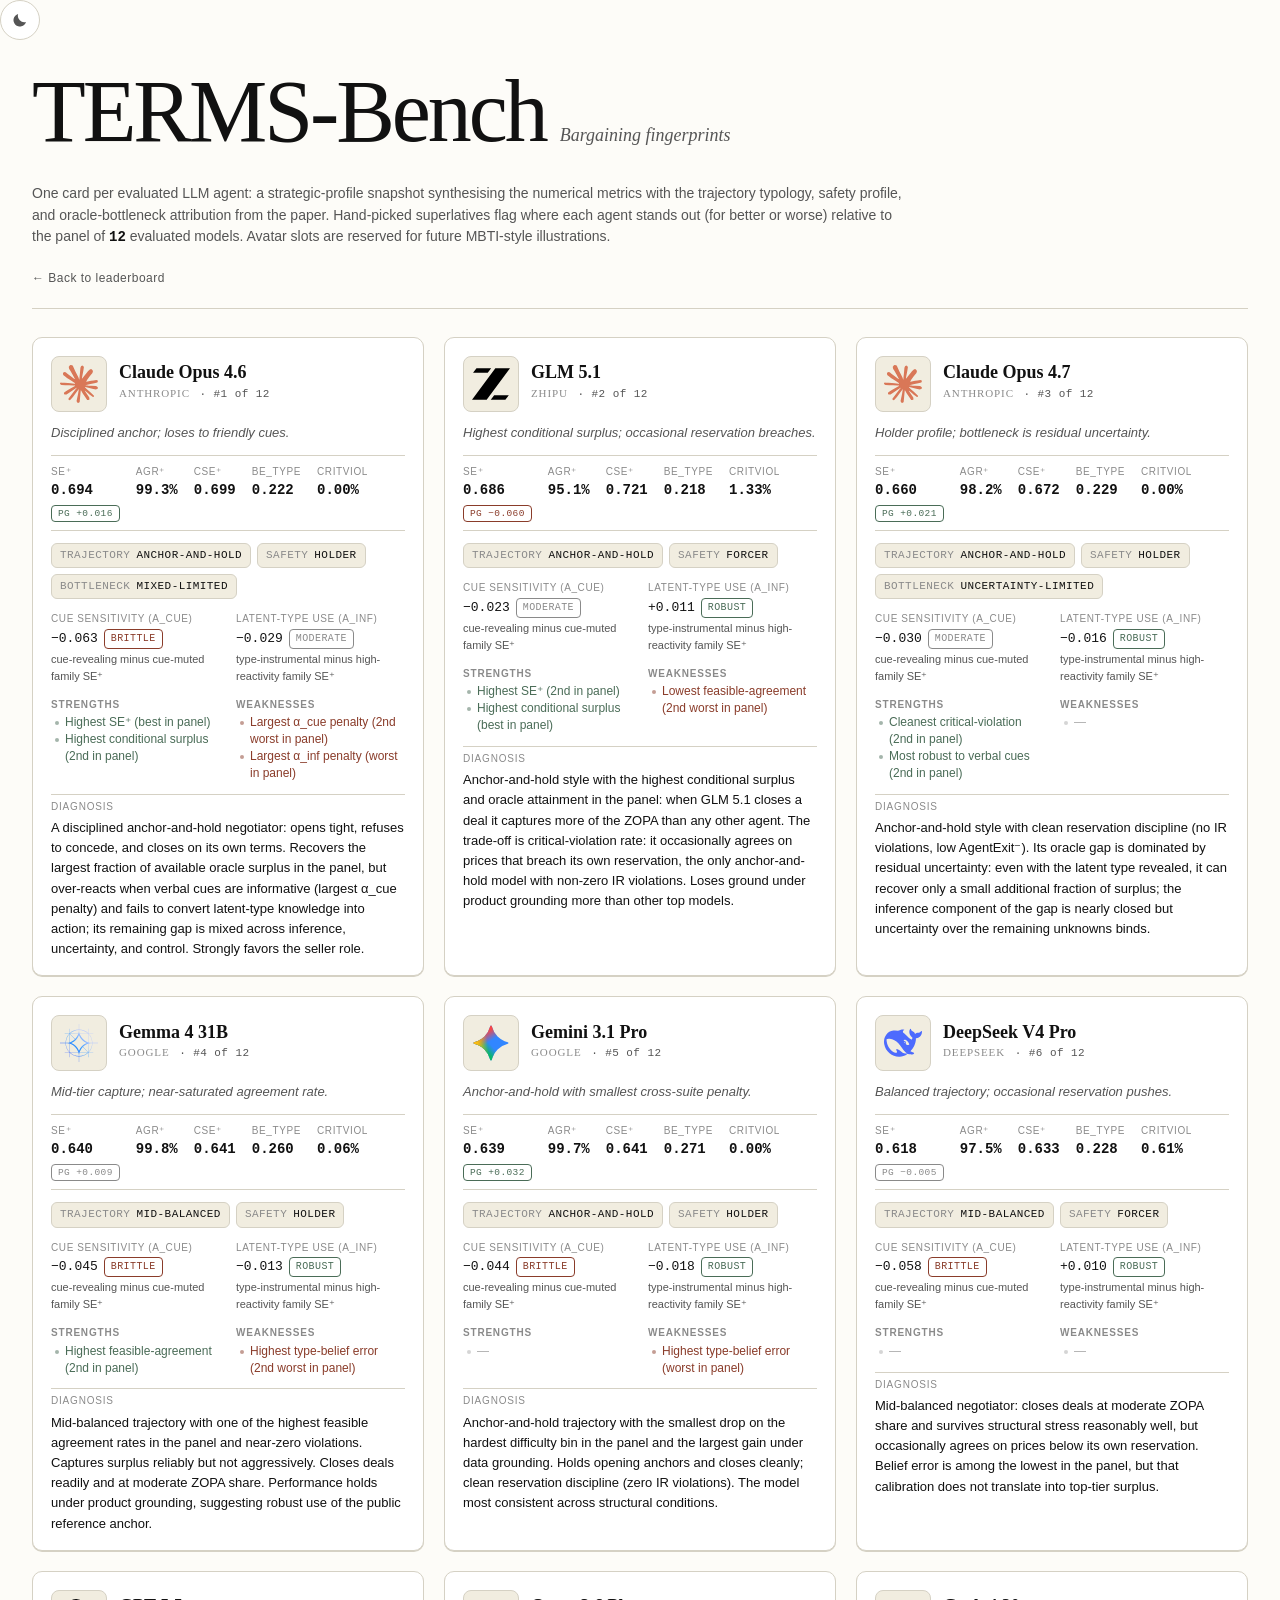
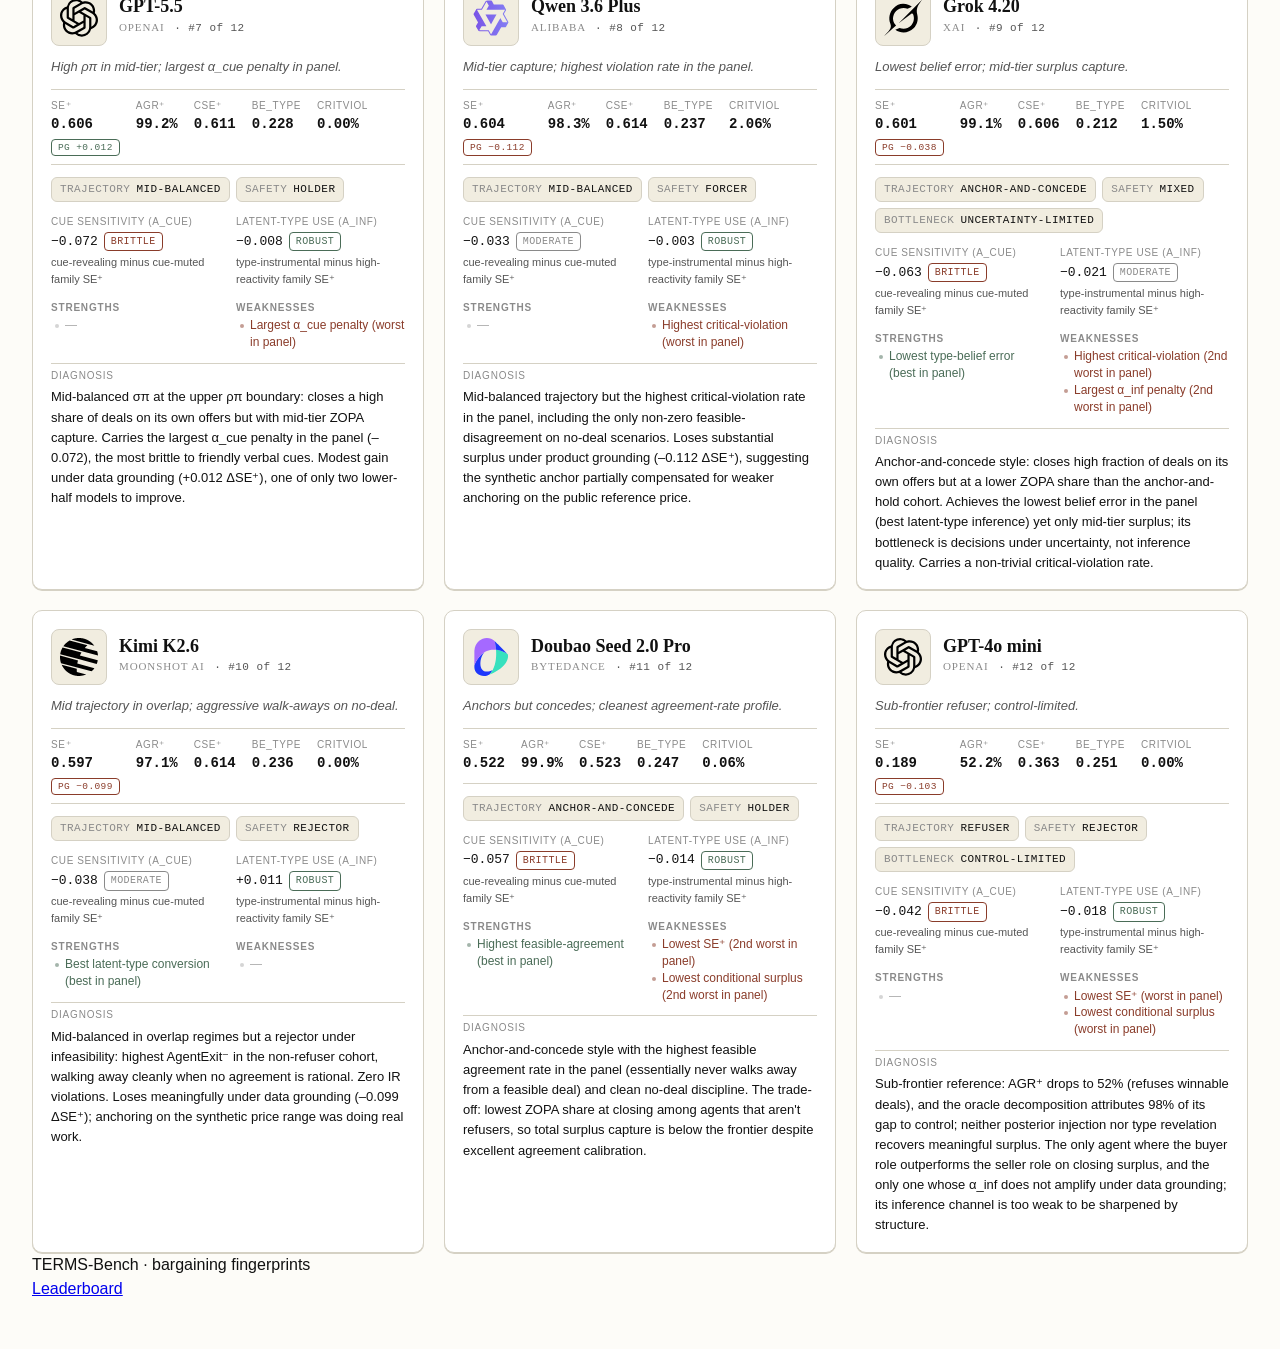
==== commit b1acc51f: "Refresh GLM open-weight ranking plot" ====
--- a/fingerprints.html
+++ b/fingerprints.html
@@ -80,7 +80,7 @@
     </footer>
   </main>
 
-  <script src="data.js?v=20260512-glm-grok-frontier"></script>
+  <script src="data.js?v=20260526-glm-open-ranking"></script>
   <script src="diagnoses.js?v=20260512-fingerprints"></script>
   <script src="pg_overlay.js?v=20260512-pg-overlay"></script>
   <script src="fingerprints.js?v=20260512-pg-delta"></script>
--- a/style.css
+++ b/style.css
@@ -106,12 +106,48 @@
   }
 }
 
-/* ---------------- Theme toggle ---------------- */
-.theme-toggle {
+/* ---------------- Top actions ---------------- */
+.top-actions {
   position: fixed;
   top: 18px;
   right: 18px;
   z-index: 60;
+  display: inline-flex;
+  align-items: center;
+  gap: 18px;
+}
+
+.paper-link {
+  display: inline-flex;
+  align-items: center;
+  gap: 7px;
+  min-height: 40px;
+  padding: 0 2px;
+  color: var(--fg-muted);
+  font-family: var(--mono);
+  font-size: 12px;
+  line-height: 1;
+  letter-spacing: 0.04em;
+  text-transform: uppercase;
+  text-decoration: none;
+  transition: color 160ms ease, transform 160ms ease;
+}
+.paper-link:hover {
+  color: var(--fg);
+  transform: translateY(-1px);
+}
+.paper-link:focus-visible {
+  outline: 2px solid var(--fg);
+  outline-offset: 4px;
+  border-radius: 6px;
+}
+.paper-icon {
+  width: 17px;
+  height: 17px;
+  display: block;
+}
+
+.theme-toggle {
   width: 40px;
   height: 40px;
   display: inline-flex;
@@ -149,7 +185,10 @@
 :root[data-theme="dark"]  .theme-sun { display: block; }
 :root[data-theme="dark"]  .theme-moon { display: none; }
 @media (max-width: 640px) {
-  .theme-toggle { top: 12px; right: 12px; width: 36px; height: 36px; }
+  .top-actions { top: 12px; right: 12px; gap: 14px; }
+  .paper-link { min-height: 36px; font-size: 11px; }
+  .paper-icon { width: 16px; height: 16px; }
+  .theme-toggle { width: 36px; height: 36px; }
   .theme-icon { width: 16px; height: 16px; }
 }
 
@@ -730,6 +769,12 @@
     transform: none;
     opacity: 1;
   }
+  .paper-link {
+    transition: none;
+  }
+  .paper-link:hover {
+    transform: none;
+  }
   .theme-toggle {
     transition: none;
   }
@@ -1165,8 +1210,43 @@
   line-height: 1.5;
 }
 
+/* ---------------- Citation ---------------- */
+.citation-section {
+  margin-top: 56px;
+}
+.citation-section .section-caption a {
+  color: var(--fg);
+  text-decoration: underline;
+  text-underline-offset: 3px;
+}
+.citation-bibtex {
+  margin: 0;
+  max-width: 100%;
+  padding: 18px 20px;
+  border: 1px solid var(--rule);
+  background: var(--code-bg);
+  color: var(--fg);
+  overflow-x: auto;
+  font-family: var(--font-mono);
+  font-size: 12.5px;
+  line-height: 1.55;
+  text-align: left;
+  white-space: pre-wrap;
+  overflow-wrap: normal;
+  word-break: normal;
+}
+.citation-bibtex code {
+  display: block;
+  font-family: inherit;
+  white-space: inherit;
+  overflow-wrap: inherit;
+  word-break: inherit;
+}
+
 @media (max-width: 640px) {
   .legend-row { grid-template-columns: 1fr; gap: 4px; }
+  .citation-section { margin-top: 44px; }
+  .citation-bibtex { padding: 14px 16px; font-size: 11.5px; }
   .hero { min-height: 0; margin-bottom: 56px; }
   .hero-eyebrow { margin-bottom: 20px; }
   .wordmark { font-size: 56px; margin-bottom: 12px; }
